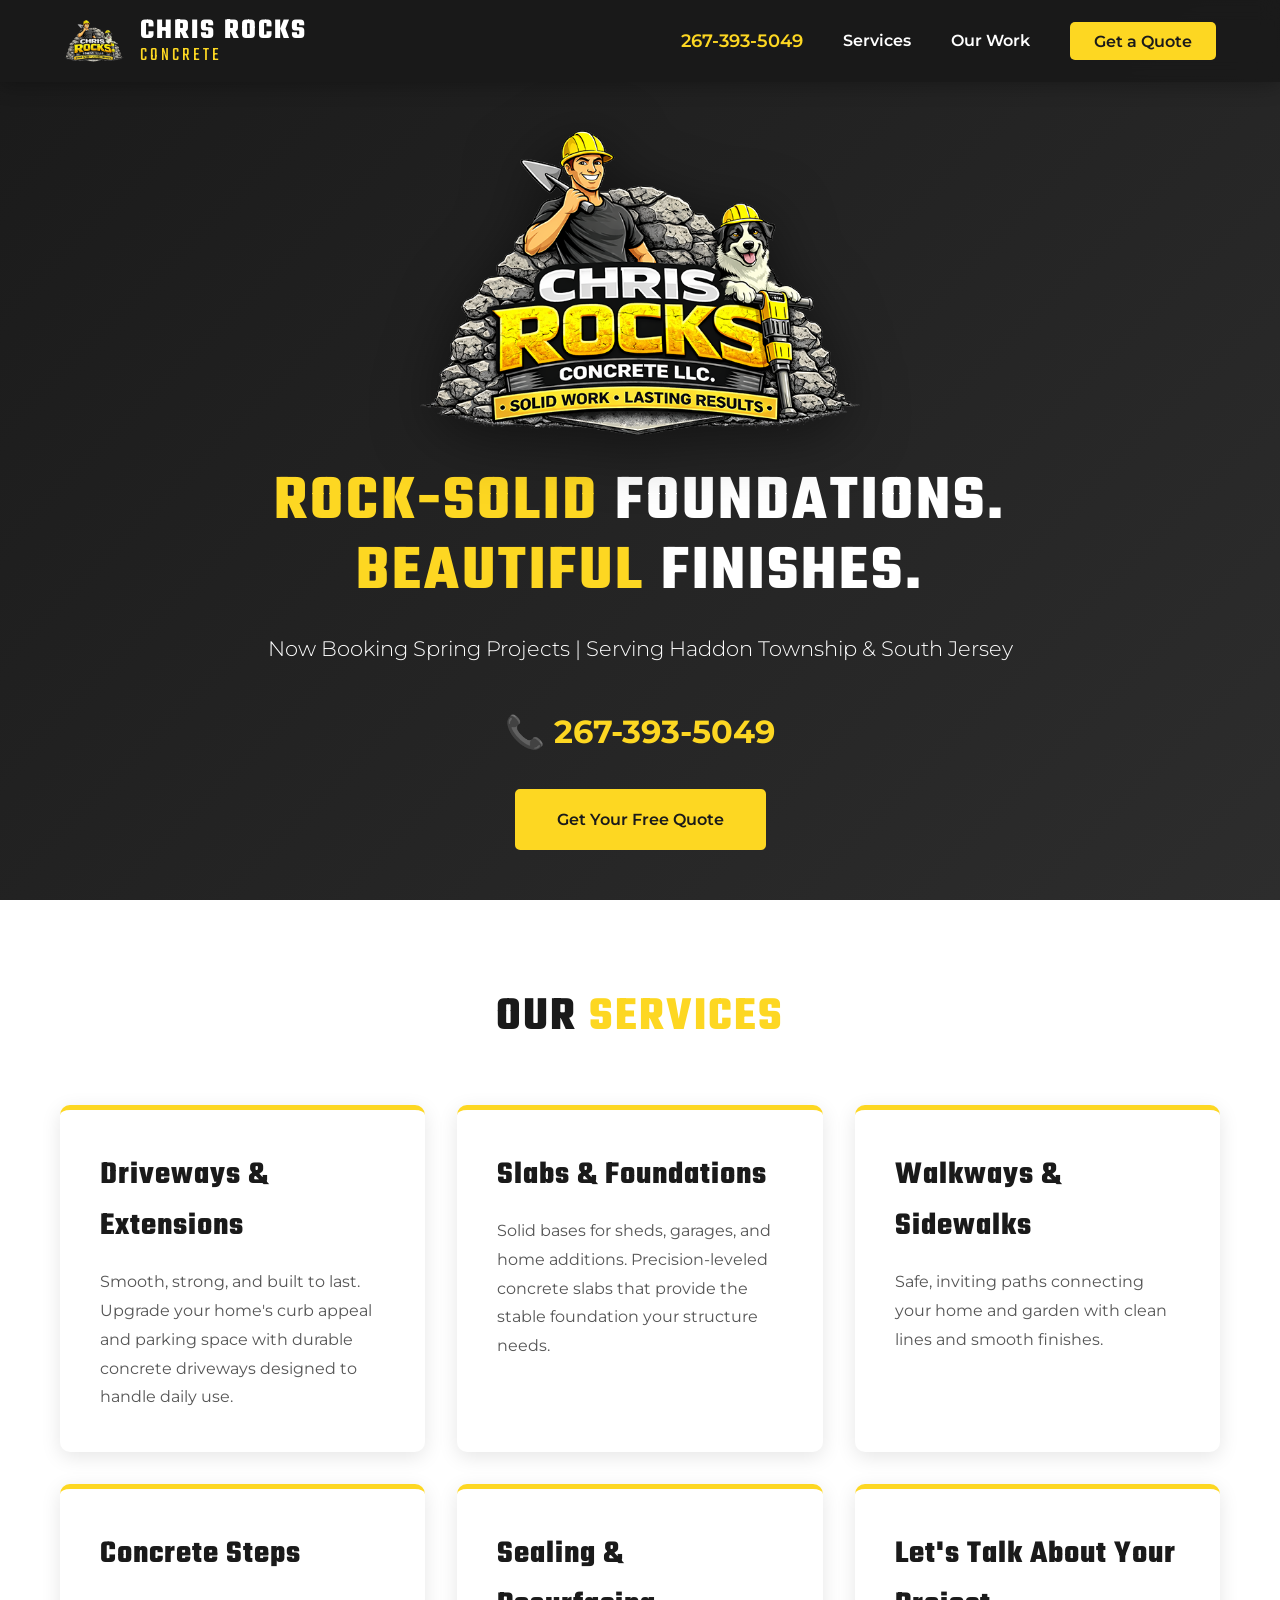
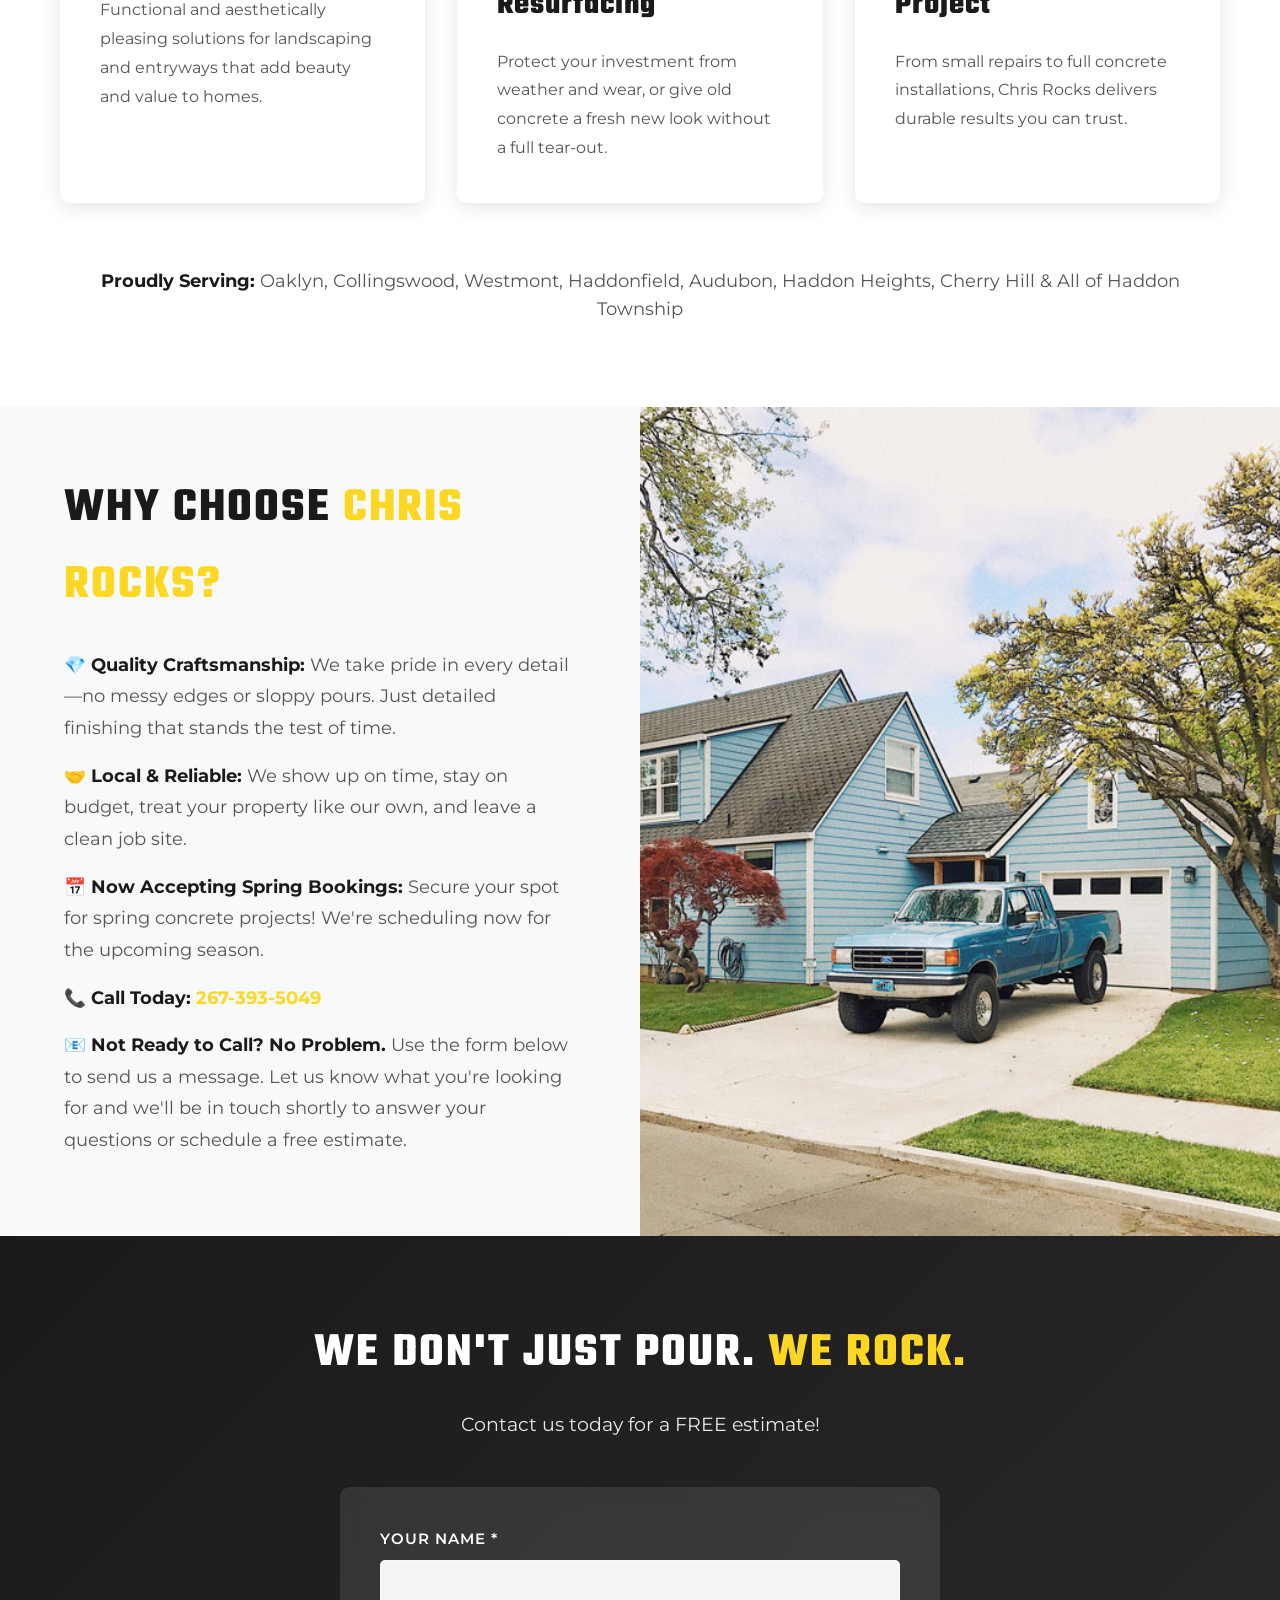
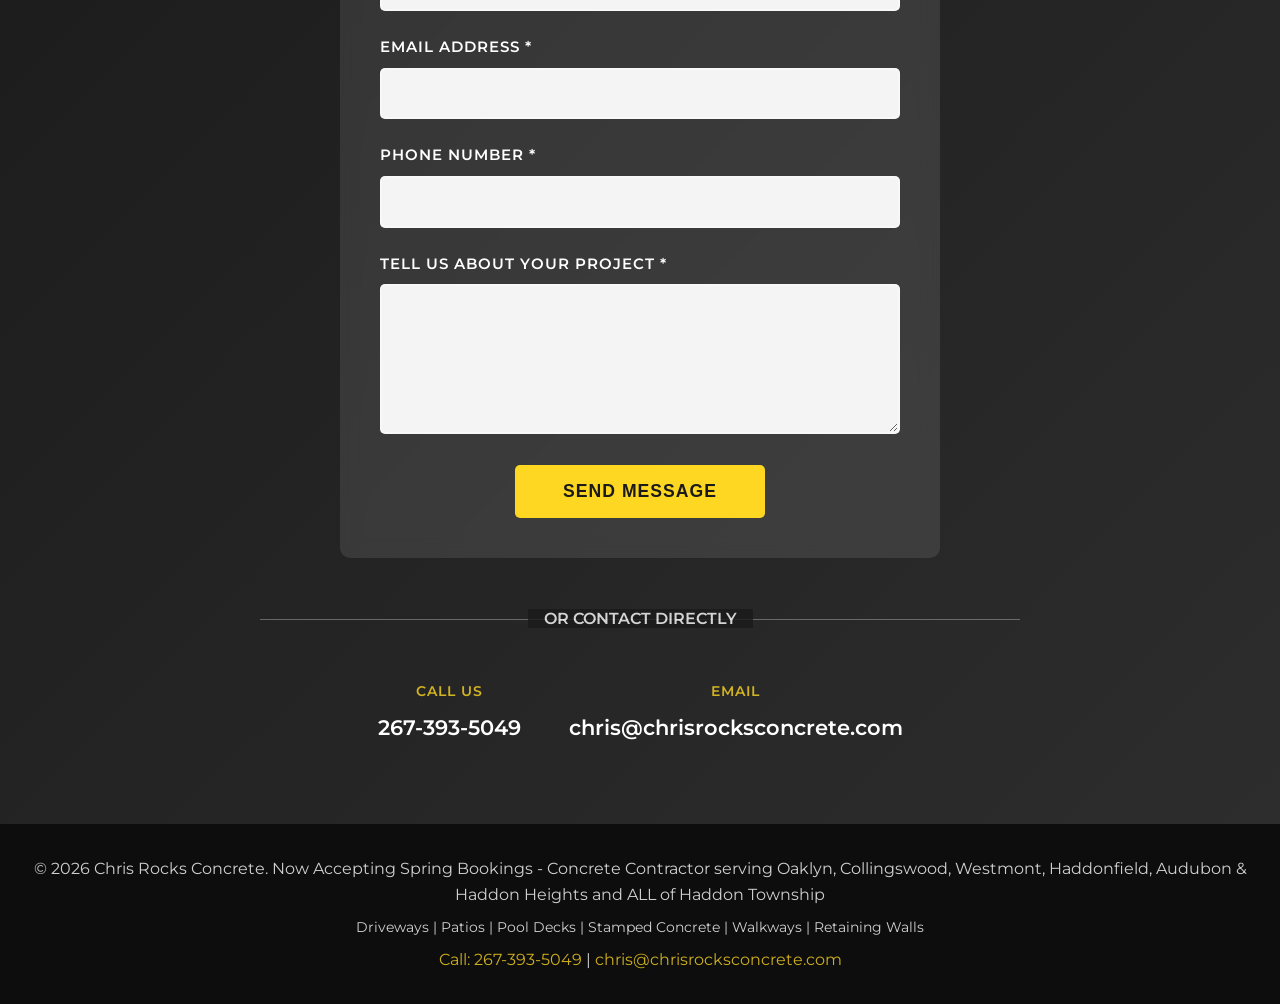
==== index.html @ 6fab090e "Add files via upload" ====
<!DOCTYPE html>
<html lang="en">
<head>
    <meta charset="UTF-8">
    <meta name="viewport" content="width=device-width, initial-scale=1.0">
    <meta name="description" content="Chris Rocks Concrete - Now Accepting Spring Bookings! Concrete contractor serving Haddon Township, Oaklyn, Collingswood, Westmont, Haddonfield, Audubon, Haddon Heights & Camden County NJ. Expert driveways, patios, pool decks, stamped concrete. Call 267-393-5049 for FREE estimates!">
    <meta name="keywords" content="concrete contractor Haddon Township NJ, concrete contractor Oaklyn, concrete contractor Collingswood, concrete contractor Westmont, concrete contractor Haddonfield, concrete contractor Audubon, concrete contractor Haddon Heights, concrete driveways Camden County, stamped concrete South Jersey, concrete patios, pool decks NJ, licensed concrete contractor, Chris Rocks Concrete">
    <meta name="author" content="Chris Rocks Concrete">
    <meta name="robots" content="index, follow">
    <meta name="geo.region" content="US-NJ">
    <meta name="geo.placename" content="Haddon Township">
    
    <!-- Open Graph / Facebook -->
    <meta property="og:type" content="website">
    <meta property="og:url" content="https://chrisrocksconcrete.com/">
    <meta property="og:title" content="Chris Rocks Concrete | Spring Bookings - Haddon Township, Oaklyn, Collingswood NJ">
    <meta property="og:description" content="Professional concrete services in Haddon Township & South Jersey. Now accepting spring bookings! Call 267-393-5049 for FREE estimates!">
    <meta property="og:image" content="https://chrisrocksconcrete.com/ChrisRocksConcrete.png">
    
    <!-- Twitter -->
    <meta property="twitter:card" content="summary_large_image">
    <meta property="twitter:url" content="https://chrisrocksconcrete.com/">
    <meta property="twitter:title" content="Chris Rocks Concrete | Spring Bookings - Haddon Township, Oaklyn, Collingswood NJ">
    <meta property="twitter:description" content="Professional concrete services in Haddon Township & South Jersey. Now accepting spring bookings! Call 267-393-5049 for FREE estimates!">
    <meta property="twitter:image" content="https://chrisrocksconcrete.com/ChrisRocksConcrete.png">
    
    <!-- Local Business Schema -->
    <script type="application/ld+json">
    {
      "@context": "https://schema.org",
      "@type": "LocalBusiness",
      "name": "Chris Rocks Concrete",
      "image": "https://chrisrocksconcrete.com/ChrisRocksConcrete.png",
      "description": "Professional concrete contractor serving Haddon Township, Oaklyn, Collingswood, Westmont, Haddonfield, Audubon, Haddon Heights and Camden County NJ. Specializing in driveways, patios, pool decks, stamped concrete, and decorative concrete work.",
      "address": {
        "@type": "PostalAddress",
        "addressLocality": "Haddon Township",
        "addressRegion": "NJ",
        "postalCode": "08108",
        "addressCountry": "US"
      },
      "geo": {
        "@type": "GeoCoordinates",
        "latitude": 39.9123,
        "longitude": -75.0635
      },
      "url": "https://chrisrocksconcrete.com",
      "telephone": "+1-267-393-5049",
      "email": "chris@chrisrocksconcrete.com",
      "priceRange": "$$",
      "areaServed": [
        {
          "@type": "City",
          "name": "Haddon Township"
        },
        {
          "@type": "City",
          "name": "Oaklyn"
        },
        {
          "@type": "City",
          "name": "Collingswood"
        },
        {
          "@type": "City",
          "name": "Westmont"
        },
        {
          "@type": "City",
          "name": "Haddonfield"
        },
        {
          "@type": "City",
          "name": "Cherry Hill"
        },
        {
          "@type": "City",
          "name": "Audubon"
        },
        {
          "@type": "City",
          "name": "Haddon Heights"
        },
        {
          "@type": "City",
          "name": "Camden County"
        }
      ],
      "openingHours": "Mo-Fr 07:00-18:00, Sa 08:00-16:00",
      "hasOfferCatalog": {
        "@type": "OfferCatalog",
        "name": "Concrete Services",
        "itemListElement": [
          {
            "@type": "Offer",
            "itemOffered": {
              "@type": "Service",
              "name": "Concrete Driveways",
              "description": "Durable concrete driveways and extensions"
            }
          },
          {
            "@type": "Offer",
            "itemOffered": {
              "@type": "Service",
              "name": "Stamped Concrete",
              "description": "Decorative stamped and textured concrete finishes"
            }
          },
          {
            "@type": "Offer",
            "itemOffered": {
              "@type": "Service",
              "name": "Concrete Patios",
              "description": "Custom concrete patios and outdoor living spaces"
            }
          },
          {
            "@type": "Offer",
            "itemOffered": {
              "@type": "Service",
              "name": "Pool Decks",
              "description": "Non-slip concrete pool decks"
            }
          }
        ]
      }
    }
    </script>
    
    <title>Chris Rocks Concrete | Now Accepting Spring Bookings - Haddon Township, Oaklyn, Collingswood, Westmont NJ | 267-393-5049</title>
    <link rel="canonical" href="https://chrisrocksconcrete.com/">
    <link rel="icon" type="image/png" href="favicon.png">
    <link rel="apple-touch-icon" href="favicon.png">
    <link rel="preconnect" href="https://fonts.googleapis.com">
    <link rel="preconnect" href="https://fonts.gstatic.com" crossorigin>
    <link href="https://fonts.googleapis.com/css2?family=Teko:wght@400;600;700&family=Montserrat:wght@300;600;800&display=swap" rel="stylesheet">
    <style>
        * {
            margin: 0;
            padding: 0;
            box-sizing: border-box;
        }

        body {
            font-family: 'Montserrat', sans-serif;
            line-height: 1.6;
            color: #333;
            overflow-x: hidden;
        }

        .container {
            max-width: 1200px;
            margin: 0 auto;
            padding: 0 20px;
        }

        nav {
            position: fixed;
            top: 0;
            width: 100%;
            background: rgba(26, 26, 26, 0.95);
            backdrop-filter: blur(10px);
            box-shadow: 0 2px 20px rgba(0,0,0,0.3);
            z-index: 1000;
            padding: 1rem 5%;
            display: flex;
            justify-content: space-between;
            align-items: center;
        }

        .menu-toggle {
            display: none;
            flex-direction: column;
            cursor: pointer;
            padding: 5px;
        }

        .menu-toggle span {
            width: 25px;
            height: 3px;
            background: #fff;
            margin: 3px 0;
            transition: 0.3s;
            border-radius: 3px;
        }

        .menu-toggle.active span:nth-child(1) {
            transform: rotate(45deg) translate(7px, 7px);
        }

        .menu-toggle.active span:nth-child(2) {
            opacity: 0;
        }

        .menu-toggle.active span:nth-child(3) {
            transform: rotate(-45deg) translate(7px, -7px);
        }

        .logo-container {
            display: flex;
            align-items: center;
            gap: 1rem;
        }

        .logo-img {
            height: 50px;
            width: auto;
        }

        .logo-text {
            display: flex;
            flex-direction: column;
            line-height: 1;
        }

        .logo-main {
            font-family: 'Teko', sans-serif;
            font-size: 1.8rem;
            font-weight: 700;
            color: #fff;
            letter-spacing: 2px;
        }

        .logo-sub {
            font-family: 'Teko', sans-serif;
            font-size: 1.2rem;
            font-weight: 400;
            color: #fdd722;
            letter-spacing: 3px;
        }

        .nav-links {
            display: flex;
            list-style: none;
            gap: 2.5rem;
            align-items: center;
        }

        .nav-links a {
            text-decoration: none;
            color: #fff;
            font-weight: 600;
            transition: color 0.3s;
        }

        .nav-links a:hover {
            color: #fdd722;
        }

        .phone-nav {
            color: #fdd722 !important;
            font-size: 1.1rem;
            white-space: nowrap;
        }

        .btn-nav {
            background: #fdd722;
            color: #1a1a1a !important;
            padding: 0.6rem 1.5rem;
            border-radius: 5px;
            transition: background 0.3s, transform 0.2s;
        }

        .btn-nav:hover {
            background: #e5c20d;
            transform: translateY(-2px);
        }

        .hero {
            background: linear-gradient(135deg, #1a1a1a 0%, #2d2d2d 100%);
            min-height: 100vh;
            display: flex;
            align-items: center;
            justify-content: center;
            text-align: center;
            color: white;
            padding: 100px 20px 20px;
            position: relative;
            overflow: hidden;
        }

        .hero::before {
            content: '';
            position: absolute;
            top: 0;
            left: 0;
            right: 0;
            bottom: 0;
            background-image: url('https://images.unsplash.com/photo-1628624747278-224ee8fa1f0d?auto=format&fit=crop&w=1920&q=80');
            background-size: cover;
            background-position: center;
            opacity: 0.2;
            z-index: 0;
        }

        .hero-content {
            position: relative;
            z-index: 1;
            max-width: 900px;
        }

        .hero-logo {
            max-width: 440px;
            width: 100%;
            height: auto;
            margin: 0 auto 2rem;
            filter: drop-shadow(0 10px 30px rgba(0,0,0,0.5));
            display: block;
            animation: logoFloat 3s ease-in-out infinite;
        }

        @keyframes logoFloat {
            0%, 100% {
                transform: translateY(0);
            }
            50% {
                transform: translateY(-10px);
            }
        }

        .hero h1 {
            font-family: 'Teko', sans-serif;
            font-size: 4rem;
            font-weight: 700;
            margin-bottom: 1.5rem;
            line-height: 1.1;
            letter-spacing: 3px;
            text-transform: uppercase;
            animation: fadeInUp 1s ease-out;
        }

        @keyframes fadeInUp {
            from {
                opacity: 0;
                transform: translateY(30px);
            }
            to {
                opacity: 1;
                transform: translateY(0);
            }
        }

        .hero h1 .accent {
            color: #fdd722;
        }

        .hero p {
            font-size: 1.3rem;
            margin-bottom: 2.5rem;
            font-weight: 300;
            animation: fadeInUp 1.2s ease-out 0.3s backwards;
        }

        .hero-phone {
            font-size: 2rem;
            color: #fdd722;
            font-weight: 700;
            margin-bottom: 2rem;
            display: block;
            text-decoration: none;
            transition: color 0.3s;
            animation: fadeInUp 1.4s ease-out 0.5s backwards;
        }

        .hero-phone:hover {
            color: #fff;
        }

        .cta-group {
            display: flex;
            gap: 1rem;
            justify-content: center;
            flex-wrap: wrap;
            animation: fadeInUp 1.6s ease-out 0.7s backwards;
        }

        .btn-secondary {
            background: #fdd722;
            border: 2px solid #fdd722;
            color: #1a1a1a;
            padding: 1rem 2.5rem;
            text-decoration: none;
            border-radius: 5px;
            font-weight: 600;
            transition: all 0.3s;
            display: inline-block;
        }

        .btn-secondary:hover {
            background: transparent;
            color: #fdd722;
            transform: translateY(-2px);
        }

        .section-pad {
            padding: 5rem 0;
        }

        .section-title {
            text-align: center;
            font-family: 'Teko', sans-serif;
            font-size: 3rem;
            font-weight: 700;
            margin-bottom: 3rem;
            color: #1a1a1a;
            letter-spacing: 2px;
            text-transform: uppercase;
        }

        .section-title .accent {
            color: #fdd722;
        }

        .service-areas {
            text-align: center;
            margin-top: 4rem;
            margin-bottom: .25rem;
            font-size: 1.1rem;
            color: #555;
        }

        .service-areas strong {
            color: #1a1a1a;
        }

        .services-grid {
            display: grid;
            grid-template-columns: repeat(auto-fit, minmax(280px, 1fr));
            gap: 2rem;
            margin-top: 3rem;
        }

        .service-card {
            background: white;
            padding: 2.5rem;
            border-radius: 10px;
            box-shadow: 0 5px 20px rgba(0,0,0,0.1);
            transition: transform 0.3s, box-shadow 0.3s;
            border-top: 5px solid #fdd722;
            position: relative;
            overflow: hidden;
        }

        .service-card::before {
            content: '';
            position: absolute;
            top: 0;
            left: -100%;
            width: 100%;
            height: 100%;
            background: linear-gradient(90deg, transparent, rgba(253,215,34,0.15), transparent);
            transition: left 0.5s;
        }

        .service-card:hover::before {
            left: 100%;
        }

        .service-card:hover {
            transform: translateY(-10px);
            box-shadow: 0 10px 30px rgba(253,215,34,0.25);
        }

        .service-card h3 {
            font-family: 'Teko', sans-serif;
            font-size: 2rem;
            margin-bottom: 1rem;
            color: #1a1a1a;
            font-weight: 700;
            letter-spacing: 1px;
        }

        .service-card p {
            color: #555;
            line-height: 1.8;
        }

        .work-section {
            display: grid;
            grid-template-columns: 1fr 1fr;
            min-height: 500px;
            background: #f8f9fa;
        }

        .work-text {
            padding: 4rem;
            display: flex;
            flex-direction: column;
            justify-content: center;
        }

        .work-text h2 {
            font-family: 'Teko', sans-serif;
            font-size: 3rem;
            margin-bottom: 1.5rem;
            color: #1a1a1a;
            font-weight: 700;
            letter-spacing: 2px;
            text-transform: uppercase;
        }

        .work-text h2 .accent {
            color: #fdd722;
        }

        .work-text p {
            font-size: 1.1rem;
            color: #555;
            line-height: 1.8;
            margin-bottom: 1rem;
        }

        .work-text p strong {
            color: #1a1a1a;
        }

        .work-text a {
            color: #fdd722;
            text-decoration: none;
            font-weight: 700;
        }

        .work-text a:hover {
            text-decoration: underline;
        }

        .work-image {
            position: relative;
            overflow: hidden;
        }

        .work-image img {
            width: 100%;
            height: 100%;
            object-fit: cover;
            transition: transform 0.5s;
        }

        .work-image:hover img {
            transform: scale(1.05);
        }

        .contact-bg {
            background: linear-gradient(135deg, #1a1a1a 0%, #2d2d2d 100%);
            color: white;
            position: relative;
            overflow: hidden;
        }

        .contact-bg::before {
            content: '';
            position: absolute;
            top: 0;
            left: 0;
            right: 0;
            bottom: 0;
            background-image: url('https://images.unsplash.com/photo-1628624747278-224ee8fa1f0d?auto=format&fit=crop&w=1920&q=80');
            background-size: cover;
            background-position: center;
            opacity: 0.1;
        }

        .contact-container {
            text-align: center;
            max-width: 800px;
            position: relative;
            z-index: 1;
        }

        .contact-container h2 {
            font-family: 'Teko', sans-serif;
            font-size: 3rem;
            margin-bottom: 1rem;
            font-weight: 700;
            letter-spacing: 2px;
            text-transform: uppercase;
        }

        .contact-container h2 .accent {
            color: #fdd722;
        }

        .contact-container > p {
            font-size: 1.2rem;
            margin-bottom: 3rem;
            opacity: 0.9;
        }

        .contact-form {
            max-width: 600px;
            margin: 0 auto 3rem;
            background: rgba(255, 255, 255, 0.1);
            padding: 2.5rem;
            border-radius: 10px;
            backdrop-filter: blur(10px);
        }

        .form-group {
            margin-bottom: 1.5rem;
            text-align: left;
        }

        .form-group label {
            display: block;
            margin-bottom: 0.5rem;
            font-weight: 600;
            color: #fff;
            font-size: 0.95rem;
            text-transform: uppercase;
            letter-spacing: 1px;
        }

        .form-group input,
        .form-group textarea {
            width: 100%;
            padding: 0.9rem;
            border: 2px solid rgba(255, 255, 255, 0.3);
            border-radius: 5px;
            font-size: 1rem;
            font-family: 'Montserrat', sans-serif;
            background: rgba(255, 255, 255, 0.95);
            transition: border-color 0.3s;
        }

        .form-group input:focus,
        .form-group textarea:focus {
            outline: none;
            border-color: #fdd722;
        }

        .form-group textarea {
            min-height: 150px;
            resize: vertical;
        }

        .btn-submit {
            background: #fdd722;
            color: #1a1a1a;
            padding: 1rem 3rem;
            border: none;
            border-radius: 5px;
            font-size: 1.1rem;
            font-weight: 600;
            cursor: pointer;
            transition: all 0.3s;
            text-transform: uppercase;
            letter-spacing: 1px;
        }

        .btn-submit:hover {
            background: #e5c20d;
            transform: translateY(-2px);
            box-shadow: 0 5px 20px rgba(253,215,34,0.4);
        }

        .contact-divider {
            margin: 3rem 0;
            text-align: center;
            position: relative;
        }

        .contact-divider::before {
            content: '';
            position: absolute;
            left: 0;
            right: 0;
            top: 50%;
            height: 1px;
            background: rgba(255, 255, 255, 0.3);
        }

        .contact-divider span {
            background: #1a1a1a;
            padding: 0 1rem;
            position: relative;
            font-weight: 600;
            opacity: 0.8;
        }

        .contact-methods {
            display: flex;
            justify-content: center;
            gap: 3rem;
            flex-wrap: wrap;
            margin-top: 2rem;
        }

        .method {
            display: flex;
            flex-direction: column;
            gap: 0.5rem;
        }

        .label {
            font-size: 0.9rem;
            opacity: 0.8;
            text-transform: uppercase;
            letter-spacing: 1px;
            font-weight: 600;
            color: #fdd722;
        }

        .link-large {
            font-size: 1.3rem;
            color: white;
            text-decoration: none;
            font-weight: 600;
            transition: color 0.3s;
        }

        .link-large:hover {
            color: #fdd722;
        }

        footer {
            background: #0d0d0d;
            color: white;
            text-align: center;
            padding: 2rem;
        }

        footer p {
            opacity: 0.8;
        }

        footer a {
            color: #fdd722;
            text-decoration: none;
        }

        footer a:hover {
            text-decoration: underline;
        }

        @media (max-width: 968px) {
            .work-section {
                grid-template-columns: 1fr;
            }
            
            .work-text {
                padding: 3rem 2rem;
            }
            
            .work-image {
                min-height: 300px;
            }

            .nav-links .phone-nav {
                display: none;
            }
        }

        @media (max-width: 768px) {
            .menu-toggle {
                display: flex;
            }

            .nav-links {
                position: fixed;
                left: -100%;
                top: 70px;
                flex-direction: column;
                background-color: rgba(26, 26, 26, 0.98);
                width: 100%;
                text-align: center;
                transition: 0.3s;
                box-shadow: 0 10px 27px rgba(0,0,0,0.3);
                padding: 2rem 0;
            }

            .nav-links.active {
                left: 0;
            }

            .nav-links li {
                margin: 1rem 0;
            }

            .nav-links .phone-nav {
                display: block;
            }
            
            .hero h1 {
                font-size: 2.5rem;
            }
            
            .hero p {
                font-size: 1.1rem;
            }

            .hero-phone {
                font-size: 1.5rem;
            }
            
            .section-title {
                font-size: 2.5rem;
            }
            
            .services-grid {
                grid-template-columns: 1fr;
            }

            .hero-logo {
                max-width: 280px;
                width: 90%;
            }

            .logo-img {
                height: 40px;
            }

            .logo-main {
                font-size: 1.4rem;
            }

            .logo-sub {
                font-size: 0.9rem;
            }
        }

        @media (max-width: 480px) {
            nav {
                padding: 0.8rem 4%;
            }
            
            .hero h1 {
                font-size: 2rem;
            }

            .hero-phone {
                font-size: 1.3rem;
            }
            
            .work-text {
                padding: 2rem 1.5rem;
            }
            
            .contact-methods {
                flex-direction: column;
                gap: 2rem;
            }

            .logo-img {
                height: 35px;
            }

            .logo-main {
                font-size: 1.2rem;
            }

            .logo-sub {
                font-size: 0.8rem;
                letter-spacing: 2px;
            }

            .hero-logo {
                max-width: 240px;
                width: 85%;
            }

            .section-title {
                font-size: 2rem;
            }

            .work-text h2 {
                font-size: 2rem;
            }
        }
    </style>
</head>
<body>
    <nav>
        <div class="logo-container">
            <img src="CRC.png" alt="Chris Rocks Concrete Logo" class="logo-img">
            <div class="logo-text">
                <div class="logo-main">CHRIS ROCKS</div>
                <div class="logo-sub">CONCRETE</div>
            </div>
        </div>
        <div class="menu-toggle" id="mobile-menu">
            <span></span>
            <span></span>
            <span></span>
        </div>
        <ul class="nav-links" id="nav-links">
            <li><a href="tel:2673935049" class="phone-nav">267-393-5049</a></li>
            <li><a href="#services">Services</a></li>
            <li><a href="#work">Our Work</a></li>
            <li><a href="#contact" class="btn-nav">Get a Quote</a></li>
        </ul>
    </nav>
    <header class="hero">
        <div class="hero-content">
            <img src="ChrisRocksConcrete.png" alt="Chris Rocks Concrete - Licensed Concrete Contractor Haddon Township NJ" class="hero-logo">
            <h1><span class="accent">Rock-Solid</span> Foundations.<br><span class="accent">Beautiful</span> Finishes.</h1>
            <p>Now Booking Spring Projects | Serving Haddon Township &amp; South Jersey</p>
            <a href="tel:2673935049" class="hero-phone">📞 267-393-5049</a>
            <div class="cta-group">
                <a href="#contact" class="btn-secondary">Get Your Free Quote</a>
            </div>
        </div>
    </header>
    <section id="services" class="section-pad">
        <div class="container">
            <h2 class="section-title">Our <span class="accent">Services</span></h2>
            
            <div class="services-grid">
                <div class="service-card">
                    <h3>Driveways &amp; Extensions</h3>
                    <p>Smooth, strong, and built to last. Upgrade your home's curb appeal and parking space with durable concrete driveways designed to handle daily use.</p>
                </div>
                <div class="service-card">
                    <h3>Slabs &amp; Foundations</h3>
                    <p>Solid bases for sheds, garages, and home additions. Precision-leveled concrete slabs that provide the stable foundation your structure needs.</p>
                </div>
                <div class="service-card">
                    <h3>Walkways &amp; Sidewalks</h3>
                    <p>Safe, inviting paths connecting your home and garden with clean lines and smooth finishes. </p>
                </div>
                <div class="service-card">
                    <h3>Concrete Steps</h3>
                    <p>Functional and aesthetically pleasing solutions for landscaping and entryways that add beauty and value to homes.</p>
                </div>
                <div class="service-card">
                    <h3>Sealing &amp; Resurfacing</h3>
                    <p>Protect your investment from weather and wear, or give old concrete a fresh new look without a full tear-out.</p>
                </div>
				
                <div class="service-card">
                    <h3>Let's Talk About Your Project</h3>
                    <p>From small repairs to full concrete installations, Chris Rocks delivers durable results you can trust.</p>
                </div>
            </div>
			<div class="service-areas">
                <strong>Proudly Serving:</strong> Oaklyn, Collingswood, Westmont, Haddonfield, Audubon, Haddon Heights, Cherry Hill &amp; All of Haddon Township
            </div>
        </div>
    </section>
    <section id="work" class="work-section">
        <div class="work-text">
            <h2>Why Choose <span class="accent">Chris Rocks?</span></h2>
          <p><strong>💎 Quality Craftsmanship:</strong> We take pride in every detail—no messy edges or sloppy pours. Just detailed finishing that stands the test of time.</p>
          <p><strong>🤝 Local &amp; Reliable:</strong> We show up on time, stay on budget, treat your property like our own, and leave a clean job site.</p>
			<p><strong>📅 Now Accepting Spring Bookings:</strong> Secure your spot for spring concrete projects! We're scheduling now for the upcoming season.</p>
          <p><strong>📞 Call Today:</strong> <a href="tel:2673935049">267-393-5049</a></p>
		<p><strong>📧 Not Ready to Call? No Problem.</strong> Use the form below to send us a message. Let us know what you're looking for and we'll be in touch shortly to answer your questions or schedule a free estimate.</p>	
        </div>
        <div class="work-image">
            <img src="driveway.jpg" alt="Concrete driveway work by Chris Rocks Concrete">
        </div>
    </section>
    <section id="contact" class="section-pad contact-bg">
        <div class="container contact-container">
            <h2>We Don't Just Pour. <span class="accent">We rock.</span></h2>
            <p>Contact us today for a FREE estimate!</p>
            
            <form class="contact-form" action="https://formspree.io/f/xjgknarq" method="POST">
                <div class="form-group">
                    <label for="name">Your Name *</label>
                    <input type="text" id="name" name="name" required>
                </div>
                
                <div class="form-group">
                    <label for="email">Email Address *</label>
                    <input type="email" id="email" name="email" required>
                </div>
                
                <div class="form-group">
                    <label for="phone">Phone Number *</label>
                    <input type="tel" id="phone" name="phone" required>
                </div>
                
                <div class="form-group">
                    <label for="message">Tell us about your project *</label>
                    <textarea id="message" name="message" required></textarea>
                </div>
                
                <button type="submit" class="btn-submit">Send Message</button>
            </form>

            <div class="contact-divider">
                <span>OR CONTACT DIRECTLY</span>
            </div>
            
            <div class="contact-methods">
                <div class="method">
                    <span class="label">Call Us</span>
                    <a href="tel:2673935049" class="link-large">267-393-5049</a>
                </div>
                <div class="method">
                    <span class="label">Email</span>
                    <a href="mailto:chris@chrisrocksconcrete.com" class="link-large">chris@chrisrocksconcrete.com</a>
                </div>
            </div>
        </div>
    </section>
    <footer>
        <p>&copy; 2026 Chris Rocks Concrete. Now Accepting Spring Bookings - Concrete Contractor serving Oaklyn, Collingswood, Westmont, Haddonfield, Audubon &amp; Haddon Heights and ALL of Haddon Township</p>
        <p style="margin-top: 0.5rem; font-size: 0.9rem;">Driveways | Patios | Pool Decks | Stamped Concrete | Walkways | Retaining Walls</p>
        <p style="margin-top: 0.5rem;"><a href="tel:2673935049">Call: 267-393-5049</a> | <a href="mailto:chris@chrisrocksconcrete.com">chris@chrisrocksconcrete.com</a></p>
    </footer>
    <script>
        // Mobile menu toggle
        const mobileMenu = document.getElementById('mobile-menu');
        const navLinks = document.getElementById('nav-links');

        mobileMenu.addEventListener('click', function() {
            mobileMenu.classList.toggle('active');
            navLinks.classList.toggle('active');
        });

        // Close mobile menu when a link is clicked
        document.querySelectorAll('.nav-links a').forEach(link => {
            link.addEventListener('click', function() {
                mobileMenu.classList.remove('active');
                navLinks.classList.remove('active');
            });
        });

        // Smooth scrolling
        document.querySelectorAll('a[href^="#"]').forEach(anchor => {
            anchor.addEventListener('click', function (e) {
                e.preventDefault();
                document.querySelector(this.getAttribute('href')).scrollIntoView({
                    behavior: 'smooth'
                });
            });
        });
    </script>
</body>
</html>
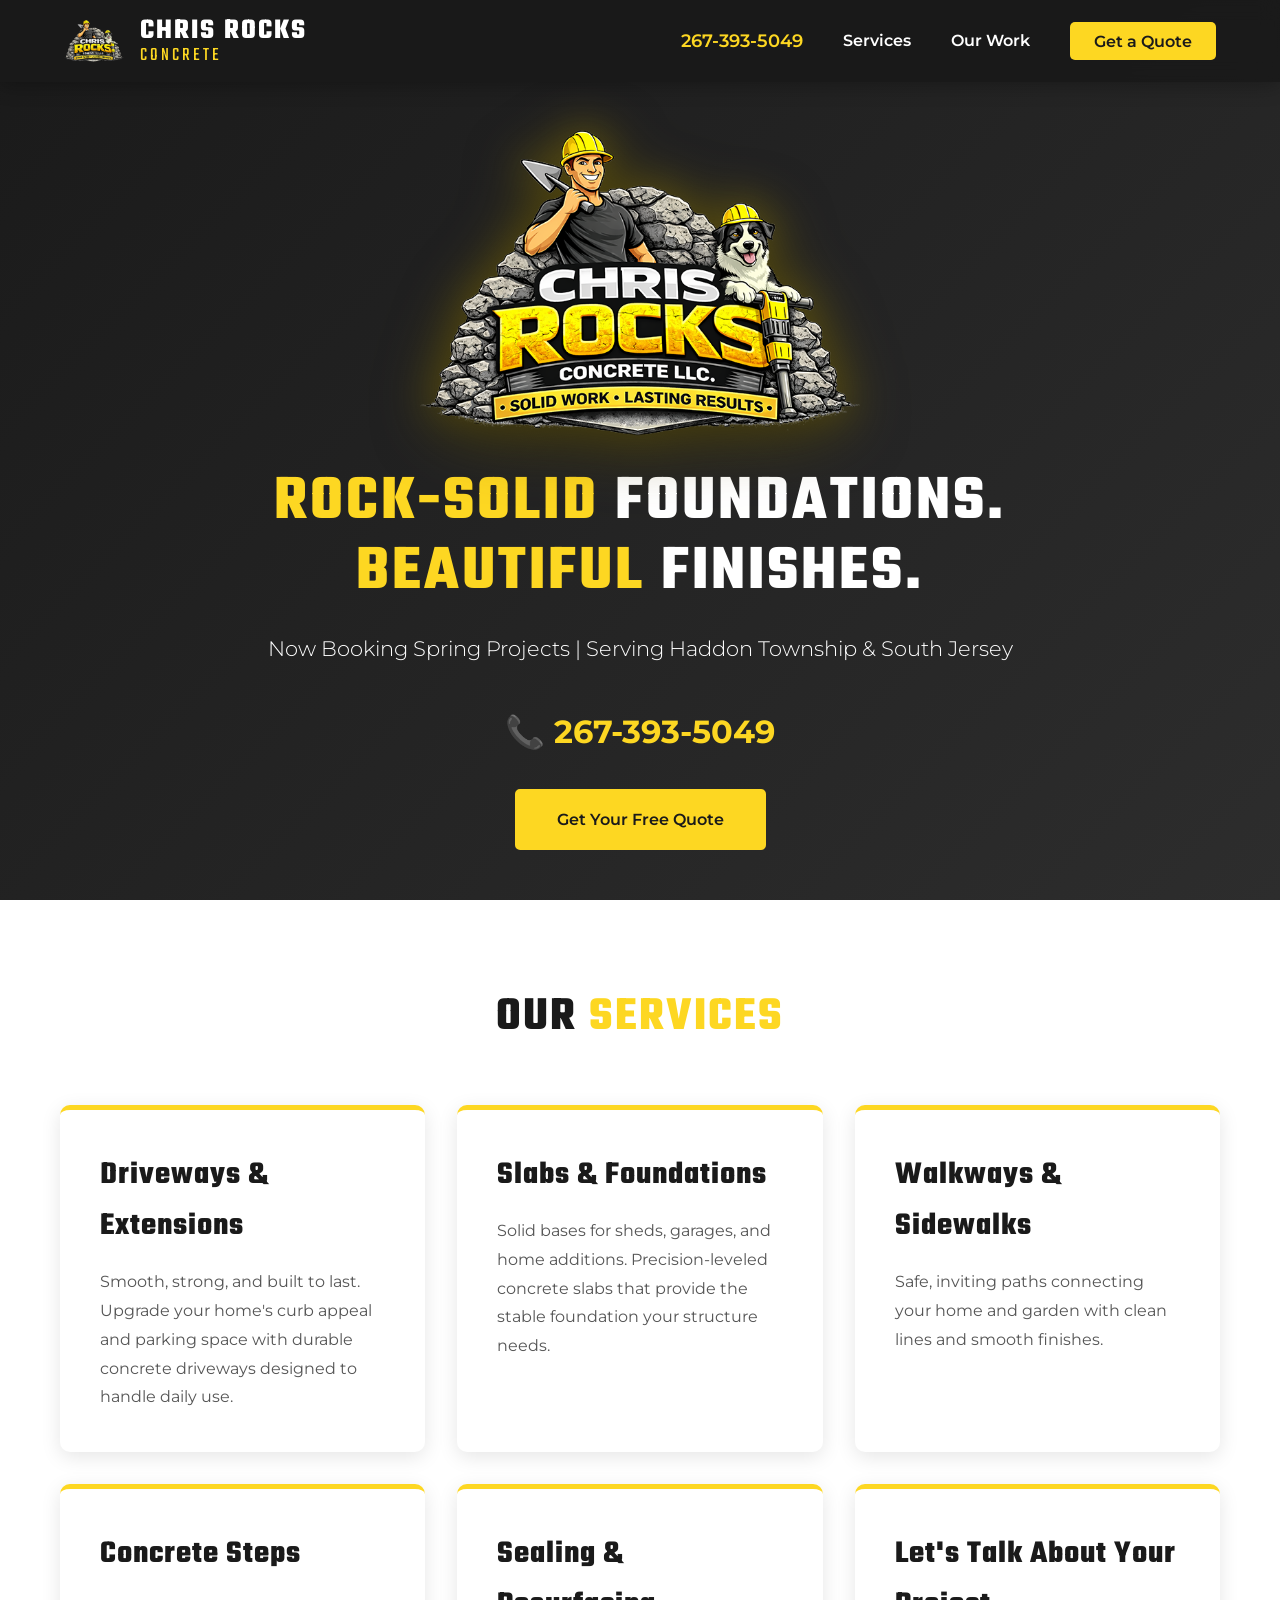
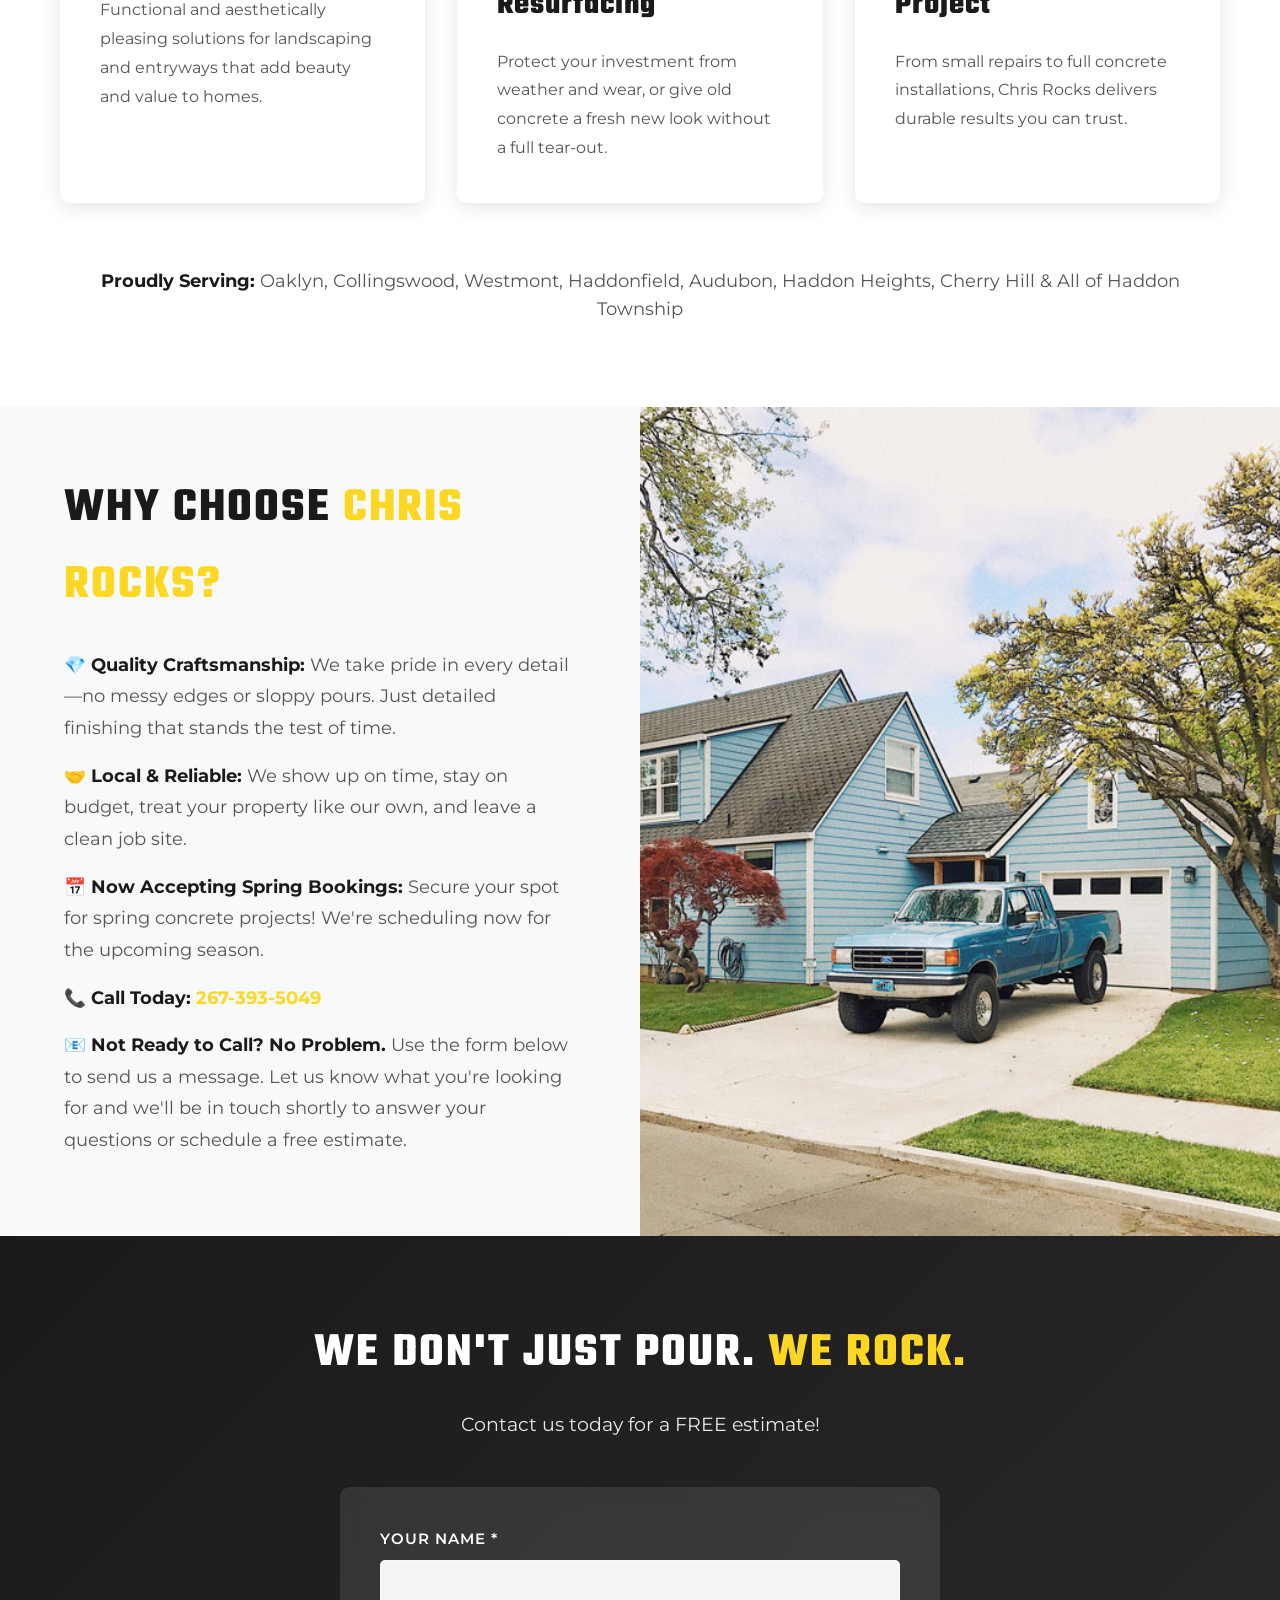
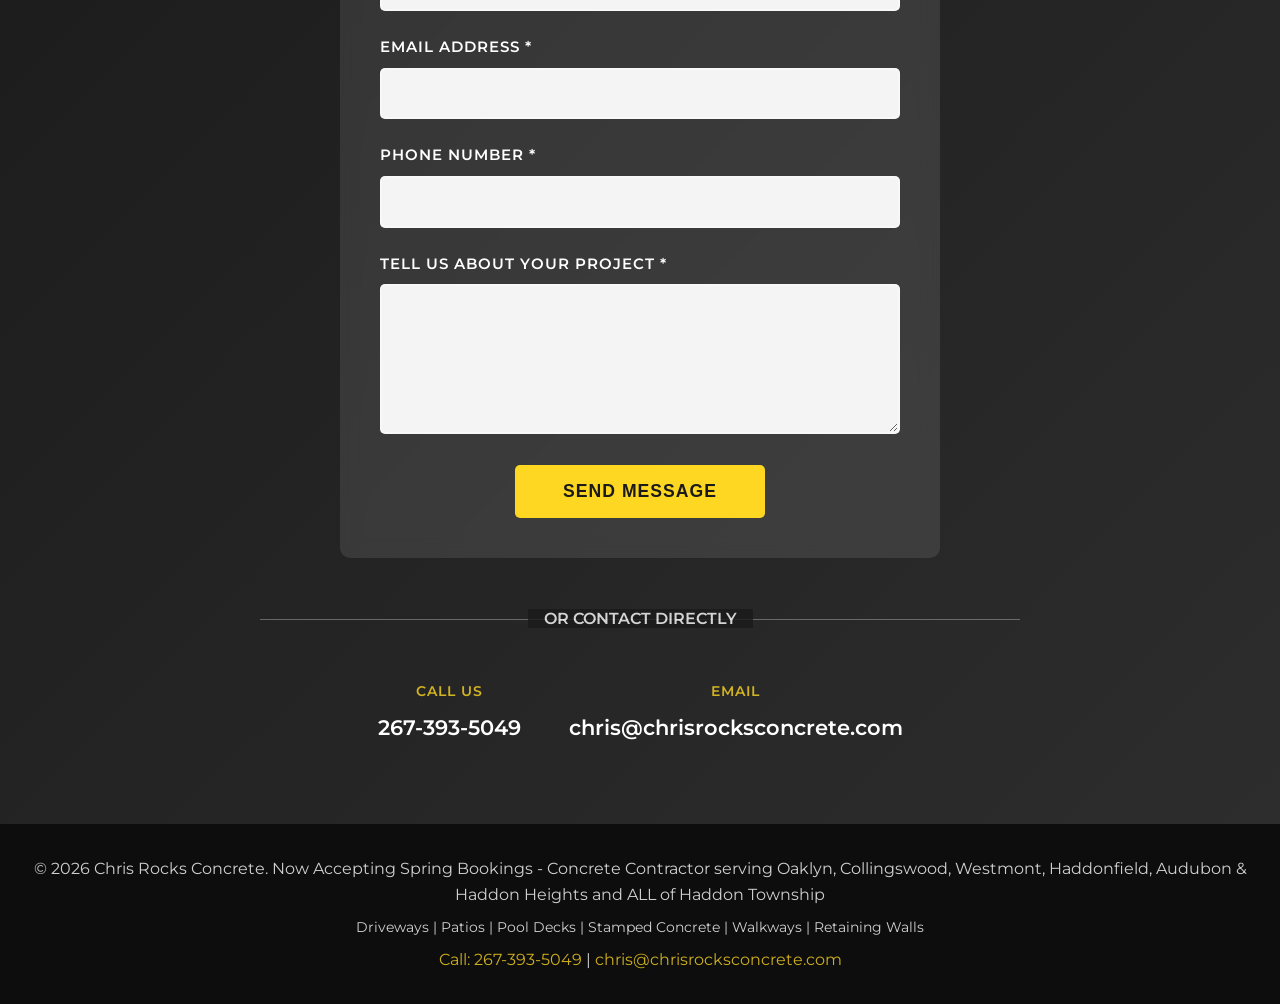
==== commit 0048da24: "Add files via upload" ====
--- a/index.html
+++ b/index.html
@@ -300,24 +300,39 @@
             max-width: 900px;
         }
 
-        .hero-logo {
-            max-width: 440px;
-            width: 100%;
-            height: auto;
-            margin: 0 auto 2rem;
-            filter: drop-shadow(0 10px 30px rgba(0,0,0,0.5));
-            display: block;
-            animation: logoFloat 3s ease-in-out infinite;
-        }
-
-        @keyframes logoFloat {
-            0%, 100% {
-                transform: translateY(0);
-            }
-            50% {
-                transform: translateY(-10px);
-            }
-        }
+       .hero-logo {
+    max-width: 440px;
+    width: 100%;
+    height: auto;
+    margin: 0 auto 2rem;
+    display: block;
+    filter: drop-shadow(0 10px 30px rgba(0,0,0,0.5))
+            drop-shadow(0 0 20px rgba(255, 215, 0, 0.4));
+    animation: logoZoom 6s ease-in-out infinite, logoGlow 4s ease-in-out infinite alternate;
+}
+
+@keyframes logoZoom {
+    0%, 100% {
+        transform: scale(1);
+    }
+    50% {
+        transform: scale(1.08);
+    }
+}
+
+@keyframes logoGlow {
+    0% {
+        filter: drop-shadow(0 10px 30px rgba(0,0,0,0.5))
+                drop-shadow(0 0 20px rgba(255, 215, 0, 0.4))
+                drop-shadow(0 0 40px rgba(255, 215, 0, 0.2));
+    }
+    100% {
+        filter: drop-shadow(0 10px 30px rgba(0,0,0,0.5))
+                drop-shadow(0 0 30px rgba(255, 215, 0, 0.7))
+                drop-shadow(0 0 60px rgba(255, 215, 0, 0.5))
+                drop-shadow(0 0 80px rgba(255, 215, 0, 0.3));
+    }
+}
 
         .hero h1 {
             font-family: 'Teko', sans-serif;
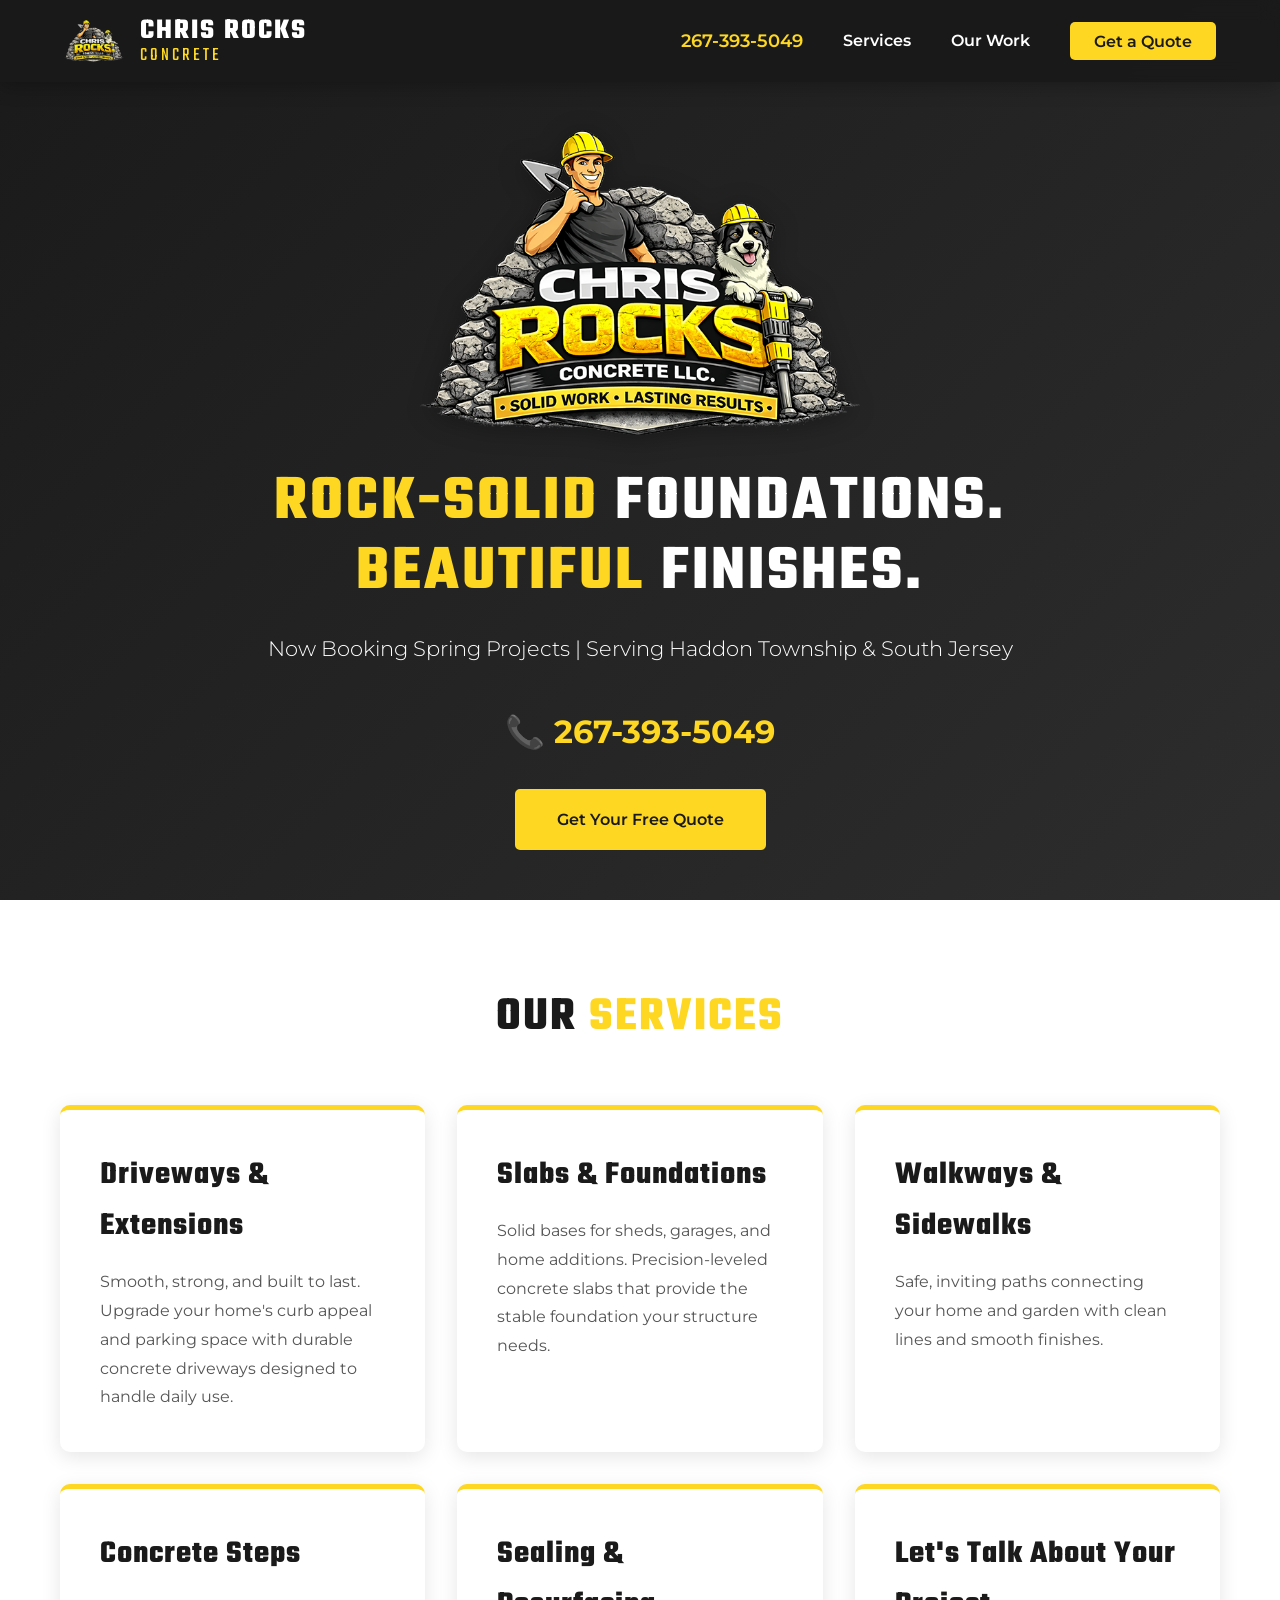
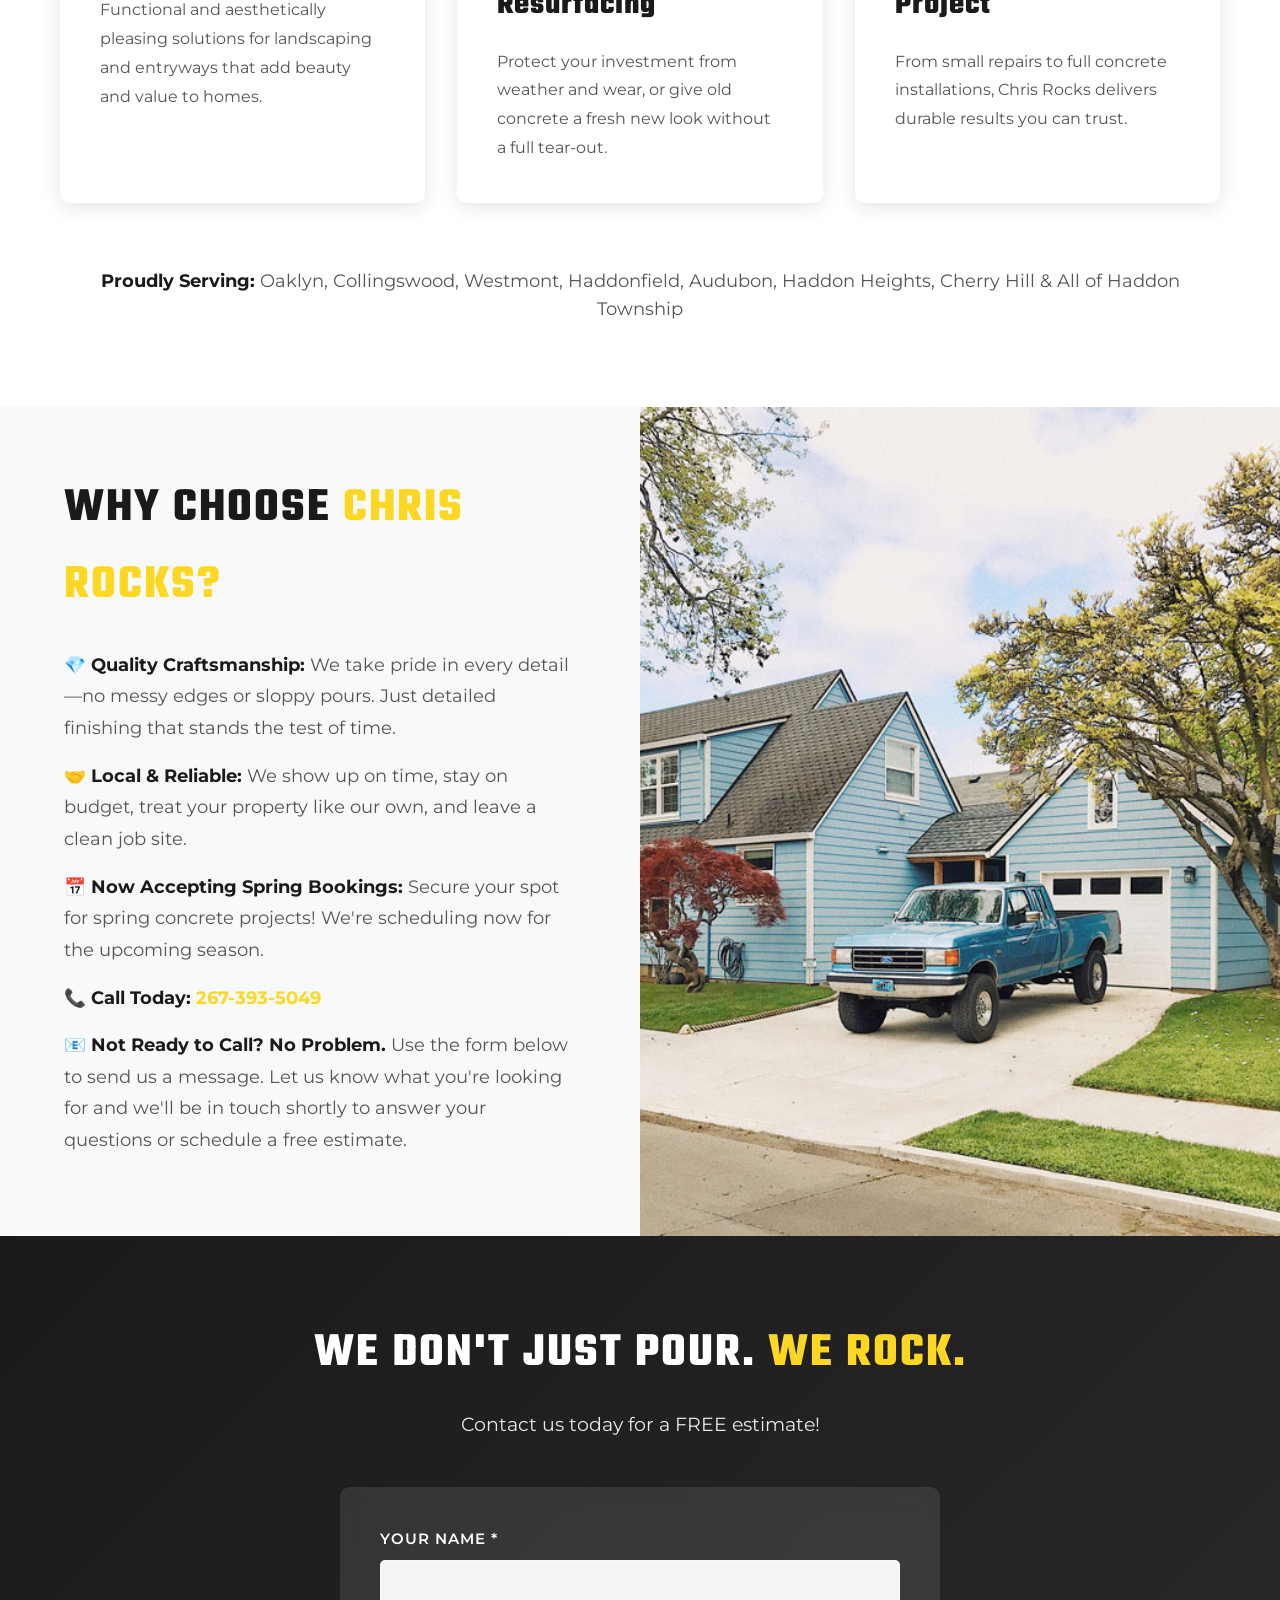
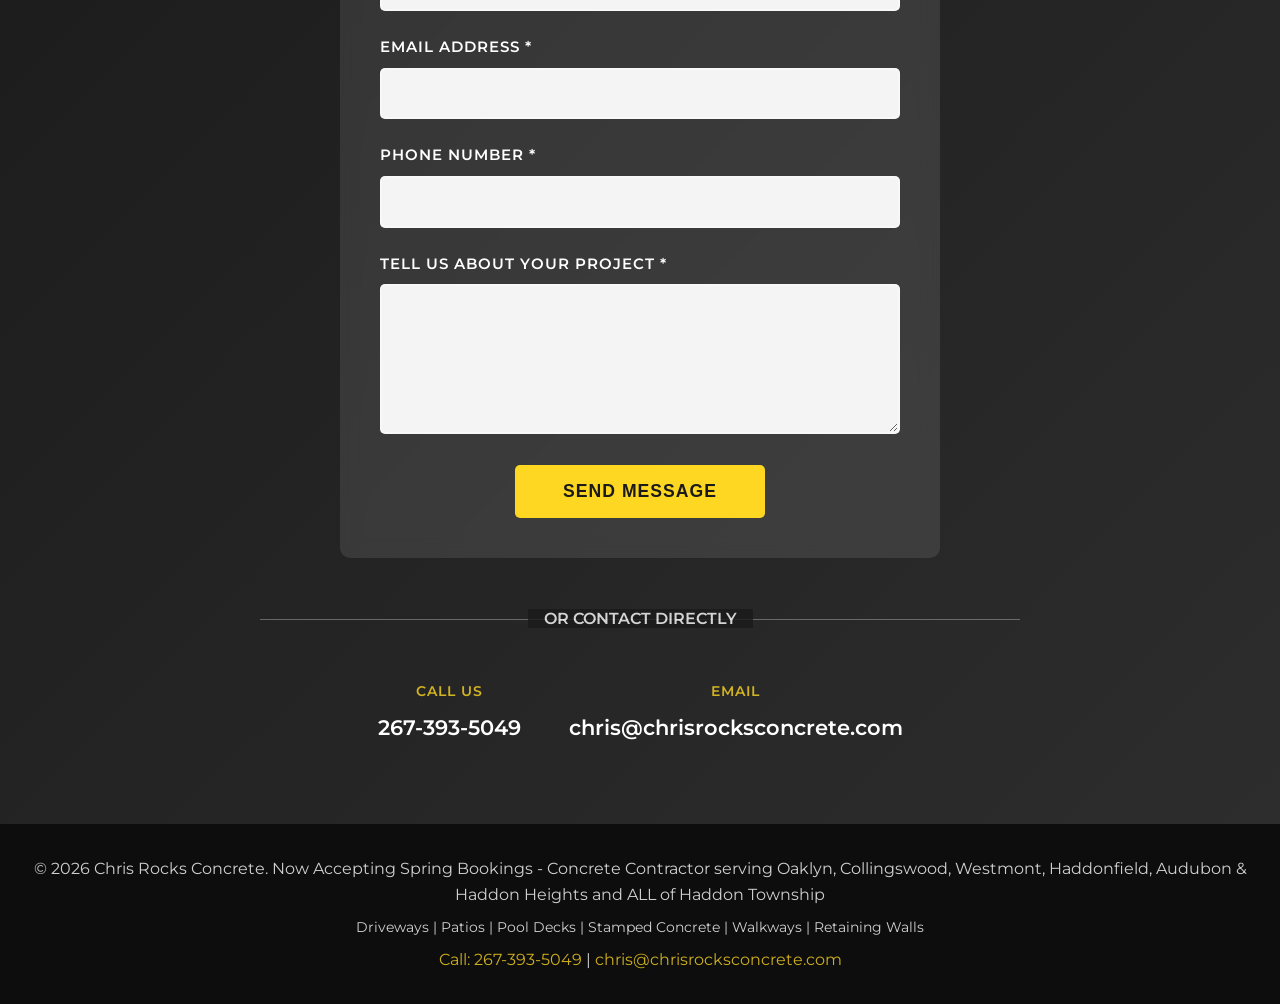
==== commit bc25f859: "Add files via upload" ====
--- a/index.html
+++ b/index.html
@@ -306,9 +306,33 @@
     height: auto;
     margin: 0 auto 2rem;
     display: block;
-    filter: drop-shadow(0 10px 30px rgba(0,0,0,0.5))
-            drop-shadow(0 0 20px rgba(255, 215, 0, 0.4));
+    position: relative;
+    filter: drop-shadow(0 4px 12px rgba(0,0,0,0.3));
     animation: logoZoom 6s ease-in-out infinite, logoGlow 4s ease-in-out infinite alternate;
+}
+
+.hero-logo::before {
+    content: '';
+    position: absolute;
+    top: 0;
+    left: -100%;
+    width: 50%;
+    height: 100%;
+    background: linear-gradient(90deg, 
+        transparent 0%, 
+        rgba(255, 215, 0, 0.3) 50%, 
+        transparent 100%);
+    animation: shine 3s ease-in-out infinite;
+    pointer-events: none;
+}
+
+@keyframes shine {
+    0% {
+        left: -100%;
+    }
+    50%, 100% {
+        left: 200%;
+    }
 }
 
 @keyframes logoZoom {
@@ -322,15 +346,13 @@
 
 @keyframes logoGlow {
     0% {
-        filter: drop-shadow(0 10px 30px rgba(0,0,0,0.5))
-                drop-shadow(0 0 20px rgba(255, 215, 0, 0.4))
-                drop-shadow(0 0 40px rgba(255, 215, 0, 0.2));
+        filter: drop-shadow(0 4px 12px rgba(0,0,0,0.3))
+                drop-shadow(0 0 15px rgba(255, 215, 0, 0.4));
     }
     100% {
-        filter: drop-shadow(0 10px 30px rgba(0,0,0,0.5))
-                drop-shadow(0 0 30px rgba(255, 215, 0, 0.7))
-                drop-shadow(0 0 60px rgba(255, 215, 0, 0.5))
-                drop-shadow(0 0 80px rgba(255, 215, 0, 0.3));
+        filter: drop-shadow(0 4px 12px rgba(0,0,0,0.3))
+                drop-shadow(0 0 25px rgba(255, 215, 0, 0.6))
+                drop-shadow(0 0 40px rgba(255, 215, 0, 0.3));
     }
 }
 
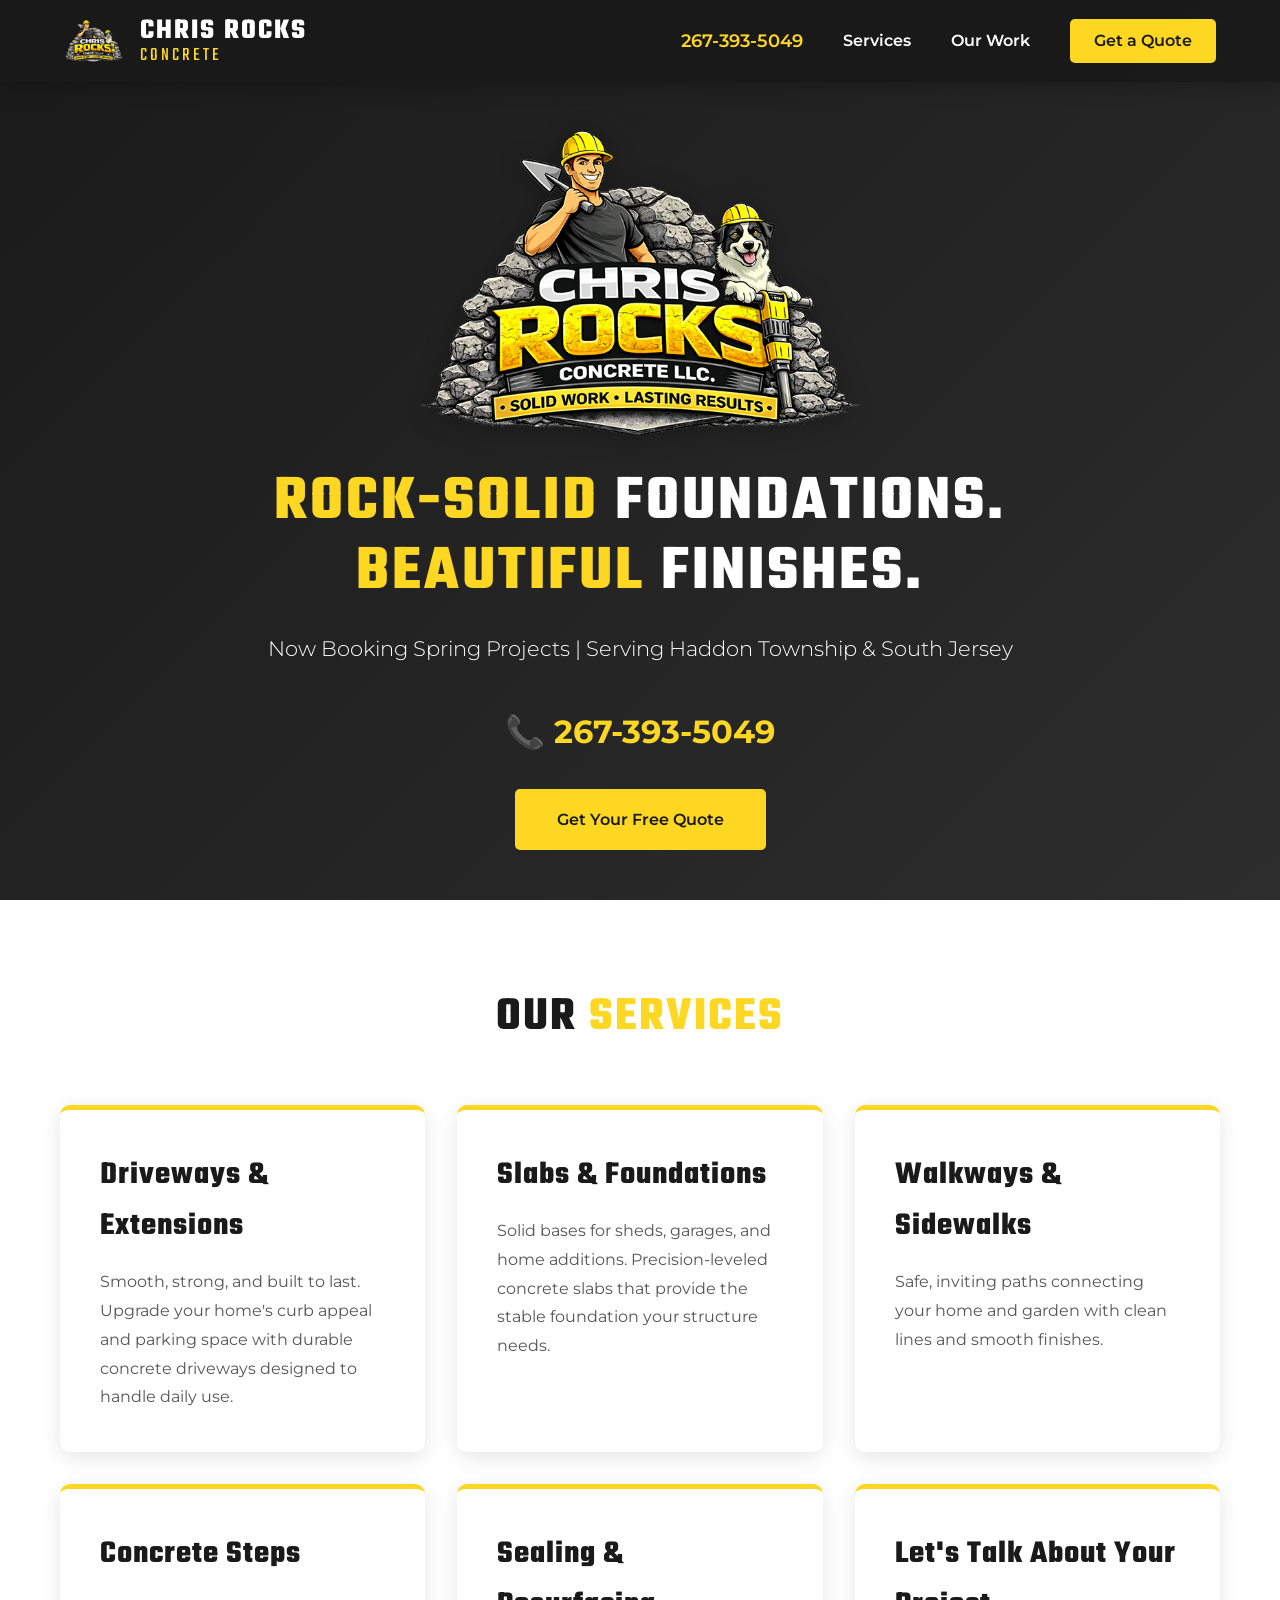
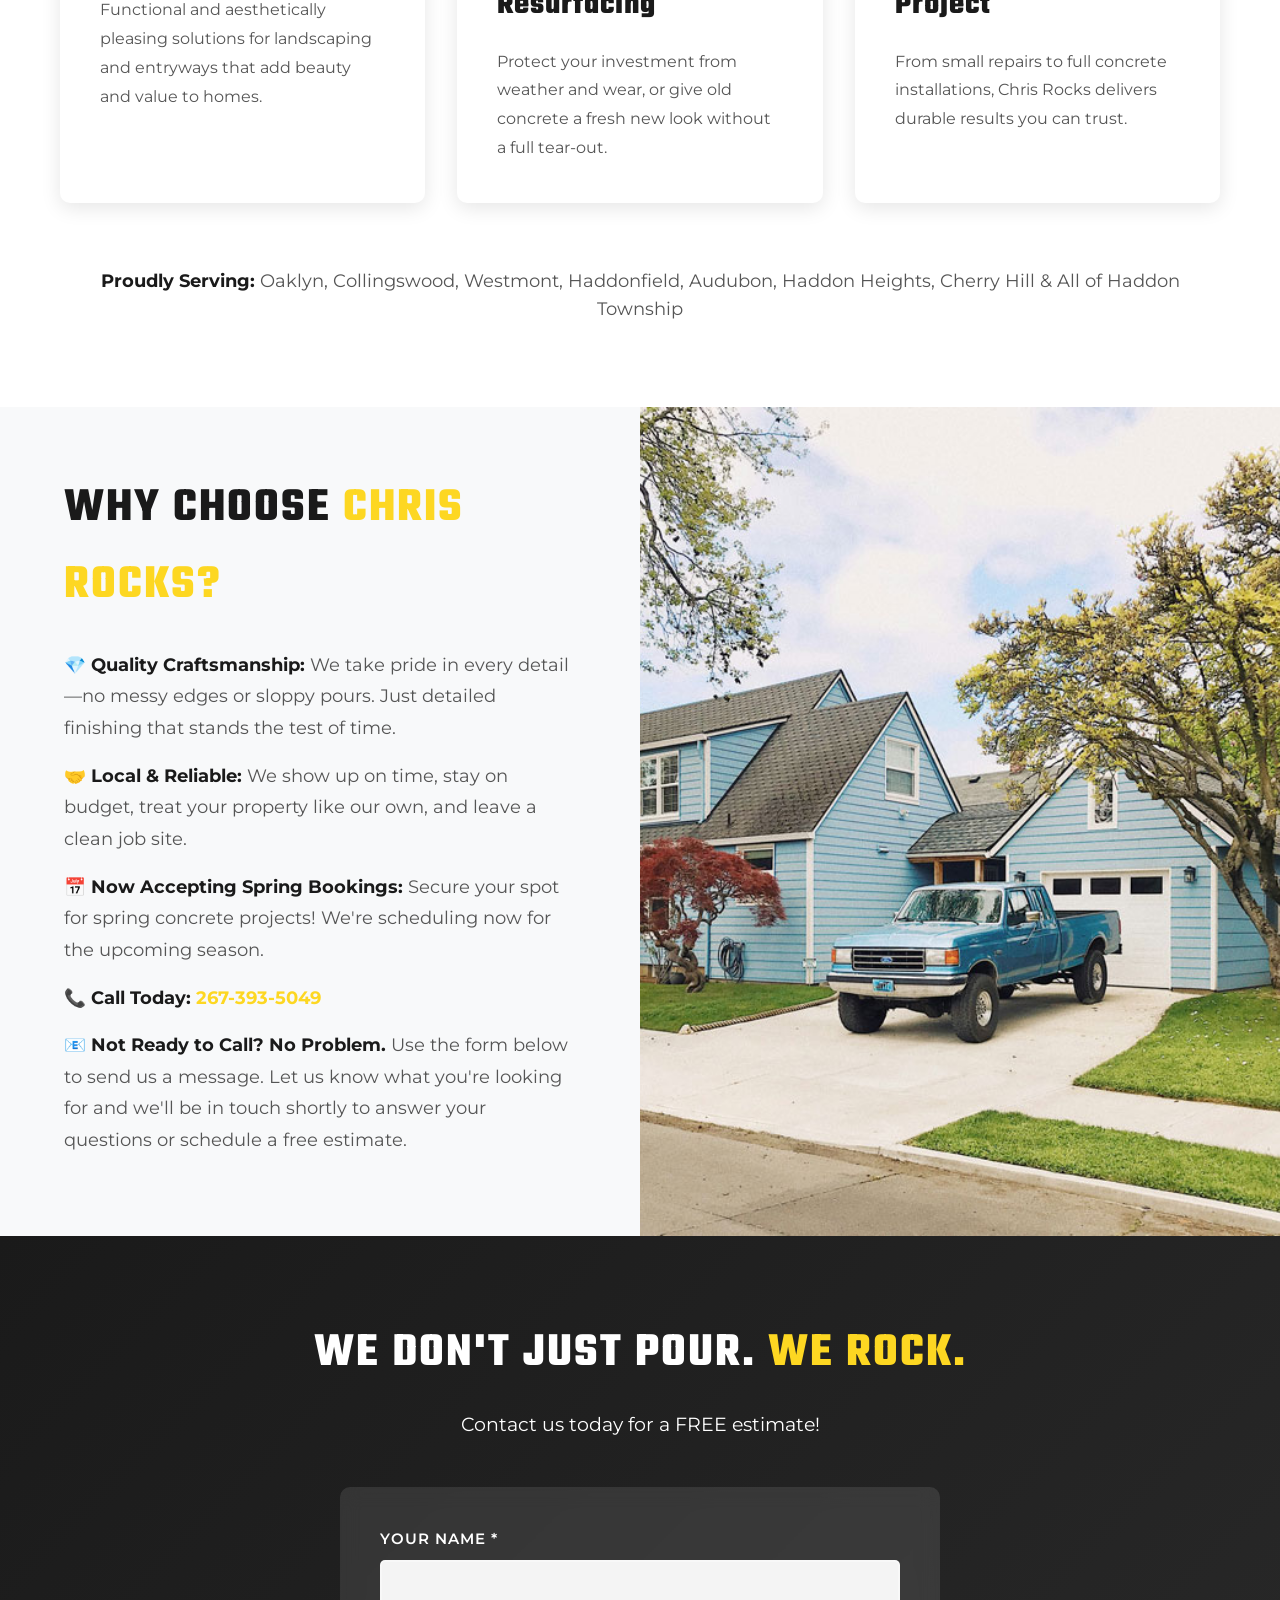
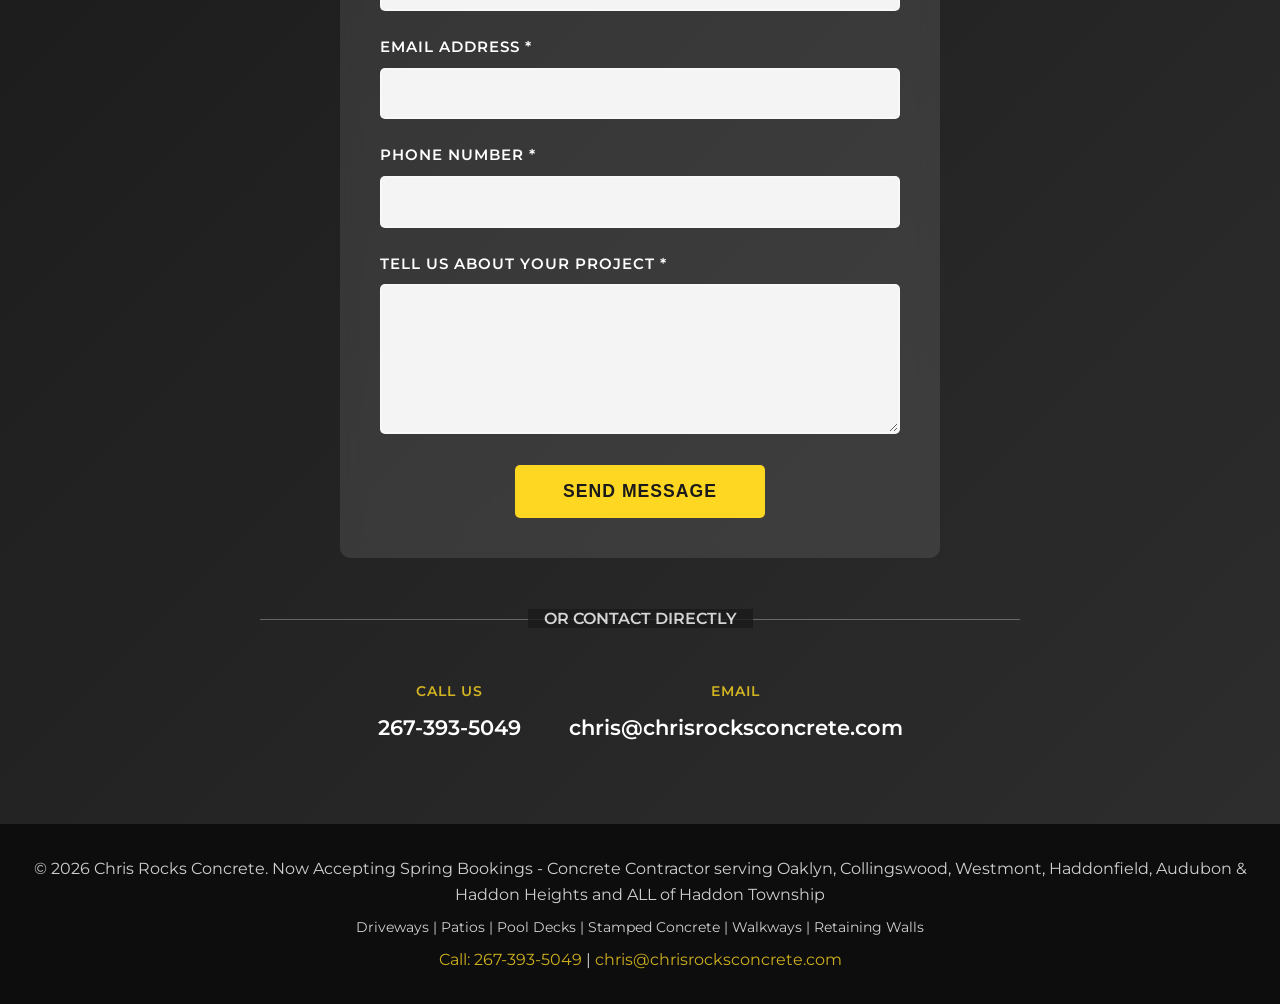
==== commit ce9aff33: "Add files via upload" ====
--- a/index.html
+++ b/index.html
@@ -4,134 +4,7 @@
     <meta charset="UTF-8">
     <meta name="viewport" content="width=device-width, initial-scale=1.0">
     <meta name="description" content="Chris Rocks Concrete - Now Accepting Spring Bookings! Concrete contractor serving Haddon Township, Oaklyn, Collingswood, Westmont, Haddonfield, Audubon, Haddon Heights & Camden County NJ. Expert driveways, patios, pool decks, stamped concrete. Call 267-393-5049 for FREE estimates!">
-    <meta name="keywords" content="concrete contractor Haddon Township NJ, concrete contractor Oaklyn, concrete contractor Collingswood, concrete contractor Westmont, concrete contractor Haddonfield, concrete contractor Audubon, concrete contractor Haddon Heights, concrete driveways Camden County, stamped concrete South Jersey, concrete patios, pool decks NJ, licensed concrete contractor, Chris Rocks Concrete">
-    <meta name="author" content="Chris Rocks Concrete">
-    <meta name="robots" content="index, follow">
-    <meta name="geo.region" content="US-NJ">
-    <meta name="geo.placename" content="Haddon Township">
-    
-    <!-- Open Graph / Facebook -->
-    <meta property="og:type" content="website">
-    <meta property="og:url" content="https://chrisrocksconcrete.com/">
-    <meta property="og:title" content="Chris Rocks Concrete | Spring Bookings - Haddon Township, Oaklyn, Collingswood NJ">
-    <meta property="og:description" content="Professional concrete services in Haddon Township & South Jersey. Now accepting spring bookings! Call 267-393-5049 for FREE estimates!">
-    <meta property="og:image" content="https://chrisrocksconcrete.com/ChrisRocksConcrete.png">
-    
-    <!-- Twitter -->
-    <meta property="twitter:card" content="summary_large_image">
-    <meta property="twitter:url" content="https://chrisrocksconcrete.com/">
-    <meta property="twitter:title" content="Chris Rocks Concrete | Spring Bookings - Haddon Township, Oaklyn, Collingswood NJ">
-    <meta property="twitter:description" content="Professional concrete services in Haddon Township & South Jersey. Now accepting spring bookings! Call 267-393-5049 for FREE estimates!">
-    <meta property="twitter:image" content="https://chrisrocksconcrete.com/ChrisRocksConcrete.png">
-    
-    <!-- Local Business Schema -->
-    <script type="application/ld+json">
-    {
-      "@context": "https://schema.org",
-      "@type": "LocalBusiness",
-      "name": "Chris Rocks Concrete",
-      "image": "https://chrisrocksconcrete.com/ChrisRocksConcrete.png",
-      "description": "Professional concrete contractor serving Haddon Township, Oaklyn, Collingswood, Westmont, Haddonfield, Audubon, Haddon Heights and Camden County NJ. Specializing in driveways, patios, pool decks, stamped concrete, and decorative concrete work.",
-      "address": {
-        "@type": "PostalAddress",
-        "addressLocality": "Haddon Township",
-        "addressRegion": "NJ",
-        "postalCode": "08108",
-        "addressCountry": "US"
-      },
-      "geo": {
-        "@type": "GeoCoordinates",
-        "latitude": 39.9123,
-        "longitude": -75.0635
-      },
-      "url": "https://chrisrocksconcrete.com",
-      "telephone": "+1-267-393-5049",
-      "email": "chris@chrisrocksconcrete.com",
-      "priceRange": "$$",
-      "areaServed": [
-        {
-          "@type": "City",
-          "name": "Haddon Township"
-        },
-        {
-          "@type": "City",
-          "name": "Oaklyn"
-        },
-        {
-          "@type": "City",
-          "name": "Collingswood"
-        },
-        {
-          "@type": "City",
-          "name": "Westmont"
-        },
-        {
-          "@type": "City",
-          "name": "Haddonfield"
-        },
-        {
-          "@type": "City",
-          "name": "Cherry Hill"
-        },
-        {
-          "@type": "City",
-          "name": "Audubon"
-        },
-        {
-          "@type": "City",
-          "name": "Haddon Heights"
-        },
-        {
-          "@type": "City",
-          "name": "Camden County"
-        }
-      ],
-      "openingHours": "Mo-Fr 07:00-18:00, Sa 08:00-16:00",
-      "hasOfferCatalog": {
-        "@type": "OfferCatalog",
-        "name": "Concrete Services",
-        "itemListElement": [
-          {
-            "@type": "Offer",
-            "itemOffered": {
-              "@type": "Service",
-              "name": "Concrete Driveways",
-              "description": "Durable concrete driveways and extensions"
-            }
-          },
-          {
-            "@type": "Offer",
-            "itemOffered": {
-              "@type": "Service",
-              "name": "Stamped Concrete",
-              "description": "Decorative stamped and textured concrete finishes"
-            }
-          },
-          {
-            "@type": "Offer",
-            "itemOffered": {
-              "@type": "Service",
-              "name": "Concrete Patios",
-              "description": "Custom concrete patios and outdoor living spaces"
-            }
-          },
-          {
-            "@type": "Offer",
-            "itemOffered": {
-              "@type": "Service",
-              "name": "Pool Decks",
-              "description": "Non-slip concrete pool decks"
-            }
-          }
-        ]
-      }
-    }
-    </script>
-    
     <title>Chris Rocks Concrete | Now Accepting Spring Bookings - Haddon Township, Oaklyn, Collingswood, Westmont NJ | 267-393-5049</title>
-    <link rel="canonical" href="https://chrisrocksconcrete.com/">
-    <link rel="icon" type="image/png" href="favicon.png">
-    <link rel="apple-touch-icon" href="favicon.png">
     <link rel="preconnect" href="https://fonts.googleapis.com">
     <link rel="preconnect" href="https://fonts.gstatic.com" crossorigin>
     <link href="https://fonts.googleapis.com/css2?family=Teko:wght@400;600;700&family=Montserrat:wght@300;600;800&display=swap" rel="stylesheet">
@@ -167,6 +40,18 @@
             display: flex;
             justify-content: space-between;
             align-items: center;
+            animation: slideDown 0.6s ease-out;
+        }
+
+        @keyframes slideDown {
+            from {
+                transform: translateY(-100%);
+                opacity: 0;
+            }
+            to {
+                transform: translateY(0);
+                opacity: 1;
+            }
         }
 
         .menu-toggle {
@@ -201,11 +86,33 @@
             display: flex;
             align-items: center;
             gap: 1rem;
+            animation: fadeIn 0.8s ease-out 0.3s backwards;
+        }
+
+        @keyframes fadeIn {
+            from {
+                opacity: 0;
+            }
+            to {
+                opacity: 1;
+            }
         }
 
         .logo-img {
             height: 50px;
             width: auto;
+            animation: rotateIn 0.8s ease-out 0.4s backwards;
+        }
+
+        @keyframes rotateIn {
+            from {
+                transform: rotate(-180deg) scale(0);
+                opacity: 0;
+            }
+            to {
+                transform: rotate(0) scale(1);
+                opacity: 1;
+            }
         }
 
         .logo-text {
@@ -237,15 +144,37 @@
             align-items: center;
         }
 
+        .nav-links li {
+            animation: fadeInRight 0.6s ease-out backwards;
+        }
+
+        .nav-links li:nth-child(1) { animation-delay: 0.5s; }
+        .nav-links li:nth-child(2) { animation-delay: 0.6s; }
+        .nav-links li:nth-child(3) { animation-delay: 0.7s; }
+        .nav-links li:nth-child(4) { animation-delay: 0.8s; }
+
+        @keyframes fadeInRight {
+            from {
+                opacity: 0;
+                transform: translateX(20px);
+            }
+            to {
+                opacity: 1;
+                transform: translateX(0);
+            }
+        }
+
         .nav-links a {
             text-decoration: none;
             color: #fff;
             font-weight: 600;
-            transition: color 0.3s;
+            transition: color 0.3s, transform 0.3s;
+            display: inline-block;
         }
 
         .nav-links a:hover {
             color: #fdd722;
+            transform: translateY(-2px);
         }
 
         .phone-nav {
@@ -259,12 +188,13 @@
             color: #1a1a1a !important;
             padding: 0.6rem 1.5rem;
             border-radius: 5px;
-            transition: background 0.3s, transform 0.2s;
+            transition: all 0.3s;
         }
 
         .btn-nav:hover {
             background: #e5c20d;
-            transform: translateY(-2px);
+            transform: translateY(-2px) scale(1.05);
+            box-shadow: 0 5px 15px rgba(253, 215, 34, 0.4);
         }
 
         .hero {
@@ -292,6 +222,16 @@
             background-position: center;
             opacity: 0.2;
             z-index: 0;
+            animation: zoomBackground 20s ease-in-out infinite alternate;
+        }
+
+        @keyframes zoomBackground {
+            0% {
+                transform: scale(1);
+            }
+            100% {
+                transform: scale(1.1);
+            }
         }
 
         .hero-content {
@@ -300,61 +240,72 @@
             max-width: 900px;
         }
 
-       .hero-logo {
-    max-width: 440px;
-    width: 100%;
-    height: auto;
-    margin: 0 auto 2rem;
-    display: block;
-    position: relative;
-    filter: drop-shadow(0 4px 12px rgba(0,0,0,0.3));
-    animation: logoZoom 6s ease-in-out infinite, logoGlow 4s ease-in-out infinite alternate;
-}
-
-.hero-logo::before {
-    content: '';
-    position: absolute;
-    top: 0;
-    left: -100%;
-    width: 50%;
-    height: 100%;
-    background: linear-gradient(90deg, 
-        transparent 0%, 
-        rgba(255, 215, 0, 0.3) 50%, 
-        transparent 100%);
-    animation: shine 3s ease-in-out infinite;
-    pointer-events: none;
-}
-
-@keyframes shine {
-    0% {
-        left: -100%;
-    }
-    50%, 100% {
-        left: 200%;
-    }
-}
-
-@keyframes logoZoom {
-    0%, 100% {
-        transform: scale(1);
-    }
-    50% {
-        transform: scale(1.08);
-    }
-}
-
-@keyframes logoGlow {
-    0% {
-        filter: drop-shadow(0 4px 12px rgba(0,0,0,0.3))
-                drop-shadow(0 0 15px rgba(255, 215, 0, 0.4));
-    }
-    100% {
-        filter: drop-shadow(0 4px 12px rgba(0,0,0,0.3))
-                drop-shadow(0 0 25px rgba(255, 215, 0, 0.6))
-                drop-shadow(0 0 40px rgba(255, 215, 0, 0.3));
-    }
-}
+        .hero-logo {
+            max-width: 440px;
+            width: 100%;
+            height: auto;
+            margin: 0 auto 2rem;
+            display: block;
+            position: relative;
+            filter: drop-shadow(0 4px 12px rgba(0,0,0,0.3));
+            animation: logoZoom 6s ease-in-out infinite, logoGlow 4s ease-in-out infinite alternate, logoEntrance 1.2s ease-out;
+        }
+
+        @keyframes logoEntrance {
+            0% {
+                opacity: 0;
+                transform: scale(0.5) rotate(-10deg);
+            }
+            100% {
+                opacity: 1;
+                transform: scale(1) rotate(0);
+            }
+        }
+
+        .hero-logo::before {
+            content: '';
+            position: absolute;
+            top: 0;
+            left: -100%;
+            width: 50%;
+            height: 100%;
+            background: linear-gradient(90deg, 
+                transparent 0%, 
+                rgba(255, 215, 0, 0.3) 50%, 
+                transparent 100%);
+            animation: shine 3s ease-in-out infinite;
+            pointer-events: none;
+        }
+
+        @keyframes shine {
+            0% {
+                left: -100%;
+            }
+            50%, 100% {
+                left: 200%;
+            }
+        }
+
+        @keyframes logoZoom {
+            0%, 100% {
+                transform: scale(1);
+            }
+            50% {
+                transform: scale(1.08);
+            }
+        }
+
+        @keyframes logoGlow {
+            0% {
+                filter: drop-shadow(0 4px 12px rgba(0,0,0,0.3))
+                        drop-shadow(0 0 15px rgba(255, 215, 0, 0.4));
+            }
+            100% {
+                filter: drop-shadow(0 4px 12px rgba(0,0,0,0.3))
+                        drop-shadow(0 0 25px rgba(255, 215, 0, 0.6))
+                        drop-shadow(0 0 40px rgba(255, 215, 0, 0.3));
+            }
+        }
 
         .hero h1 {
             font-family: 'Teko', sans-serif;
@@ -364,7 +315,7 @@
             line-height: 1.1;
             letter-spacing: 3px;
             text-transform: uppercase;
-            animation: fadeInUp 1s ease-out;
+            animation: fadeInUp 1s ease-out 0.4s backwards;
         }
 
         @keyframes fadeInUp {
@@ -380,13 +331,24 @@
 
         .hero h1 .accent {
             color: #fdd722;
+            display: inline-block;
+            animation: glow 2s ease-in-out infinite alternate;
+        }
+
+        @keyframes glow {
+            from {
+                text-shadow: 0 0 10px rgba(253, 215, 34, 0.5);
+            }
+            to {
+                text-shadow: 0 0 20px rgba(253, 215, 34, 0.8), 0 0 30px rgba(253, 215, 34, 0.4);
+            }
         }
 
         .hero p {
             font-size: 1.3rem;
             margin-bottom: 2.5rem;
             font-weight: 300;
-            animation: fadeInUp 1.2s ease-out 0.3s backwards;
+            animation: fadeInUp 1.2s ease-out 0.6s backwards;
         }
 
         .hero-phone {
@@ -396,12 +358,22 @@
             margin-bottom: 2rem;
             display: block;
             text-decoration: none;
-            transition: color 0.3s;
-            animation: fadeInUp 1.4s ease-out 0.5s backwards;
+            transition: all 0.3s;
+            animation: fadeInUp 1.4s ease-out 0.8s backwards, phonePulse 2s ease-in-out 2s infinite;
+        }
+
+        @keyframes phonePulse {
+            0%, 100% {
+                transform: scale(1);
+            }
+            50% {
+                transform: scale(1.05);
+            }
         }
 
         .hero-phone:hover {
             color: #fff;
+            transform: scale(1.1);
         }
 
         .cta-group {
@@ -409,7 +381,7 @@
             gap: 1rem;
             justify-content: center;
             flex-wrap: wrap;
-            animation: fadeInUp 1.6s ease-out 0.7s backwards;
+            animation: fadeInUp 1.6s ease-out 1s backwards;
         }
 
         .btn-secondary {
@@ -422,12 +394,33 @@
             font-weight: 600;
             transition: all 0.3s;
             display: inline-block;
+            position: relative;
+            overflow: hidden;
+        }
+
+        .btn-secondary::before {
+            content: '';
+            position: absolute;
+            top: 50%;
+            left: 50%;
+            width: 0;
+            height: 0;
+            background: rgba(255, 255, 255, 0.3);
+            border-radius: 50%;
+            transform: translate(-50%, -50%);
+            transition: width 0.6s, height 0.6s;
+        }
+
+        .btn-secondary:hover::before {
+            width: 300px;
+            height: 300px;
         }
 
         .btn-secondary:hover {
             background: transparent;
             color: #fdd722;
-            transform: translateY(-2px);
+            transform: translateY(-3px);
+            box-shadow: 0 10px 25px rgba(253, 215, 34, 0.3);
         }
 
         .section-pad {
@@ -443,6 +436,14 @@
             color: #1a1a1a;
             letter-spacing: 2px;
             text-transform: uppercase;
+            opacity: 0;
+            transform: translateY(30px);
+            transition: opacity 0.8s, transform 0.8s;
+        }
+
+        .section-title.visible {
+            opacity: 1;
+            transform: translateY(0);
         }
 
         .section-title .accent {
@@ -455,6 +456,14 @@
             margin-bottom: .25rem;
             font-size: 1.1rem;
             color: #555;
+            opacity: 0;
+            transform: translateY(20px);
+            transition: opacity 0.8s, transform 0.8s;
+        }
+
+        .service-areas.visible {
+            opacity: 1;
+            transform: translateY(0);
         }
 
         .service-areas strong {
@@ -473,10 +482,17 @@
             padding: 2.5rem;
             border-radius: 10px;
             box-shadow: 0 5px 20px rgba(0,0,0,0.1);
-            transition: transform 0.3s, box-shadow 0.3s;
+            transition: all 0.5s;
             border-top: 5px solid #fdd722;
             position: relative;
             overflow: hidden;
+            opacity: 0;
+            transform: translateY(50px) scale(0.9);
+        }
+
+        .service-card.visible {
+            opacity: 1;
+            transform: translateY(0) scale(1);
         }
 
         .service-card::before {
@@ -495,8 +511,8 @@
         }
 
         .service-card:hover {
-            transform: translateY(-10px);
-            box-shadow: 0 10px 30px rgba(253,215,34,0.25);
+            transform: translateY(-10px) scale(1.02);
+            box-shadow: 0 15px 40px rgba(253,215,34,0.3);
         }
 
         .service-card h3 {
@@ -506,6 +522,11 @@
             color: #1a1a1a;
             font-weight: 700;
             letter-spacing: 1px;
+            transition: color 0.3s;
+        }
+
+        .service-card:hover h3 {
+            color: #fdd722;
         }
 
         .service-card p {
@@ -525,6 +546,14 @@
             display: flex;
             flex-direction: column;
             justify-content: center;
+            opacity: 0;
+            transform: translateX(-50px);
+            transition: opacity 1s, transform 1s;
+        }
+
+        .work-text.visible {
+            opacity: 1;
+            transform: translateX(0);
         }
 
         .work-text h2 {
@@ -546,7 +575,21 @@
             color: #555;
             line-height: 1.8;
             margin-bottom: 1rem;
-        }
+            opacity: 0;
+            transform: translateX(-20px);
+            transition: opacity 0.6s, transform 0.6s;
+        }
+
+        .work-text.visible p {
+            opacity: 1;
+            transform: translateX(0);
+        }
+
+        .work-text.visible p:nth-child(2) { transition-delay: 0.2s; }
+        .work-text.visible p:nth-child(3) { transition-delay: 0.3s; }
+        .work-text.visible p:nth-child(4) { transition-delay: 0.4s; }
+        .work-text.visible p:nth-child(5) { transition-delay: 0.5s; }
+        .work-text.visible p:nth-child(6) { transition-delay: 0.6s; }
 
         .work-text p strong {
             color: #1a1a1a;
@@ -556,26 +599,37 @@
             color: #fdd722;
             text-decoration: none;
             font-weight: 700;
+            transition: all 0.3s;
+            display: inline-block;
         }
 
         .work-text a:hover {
             text-decoration: underline;
+            transform: scale(1.05);
         }
 
         .work-image {
             position: relative;
             overflow: hidden;
+            opacity: 0;
+            transform: translateX(50px);
+            transition: opacity 1s, transform 1s;
+        }
+
+        .work-image.visible {
+            opacity: 1;
+            transform: translateX(0);
         }
 
         .work-image img {
             width: 100%;
             height: 100%;
             object-fit: cover;
-            transition: transform 0.5s;
+            transition: transform 0.8s;
         }
 
         .work-image:hover img {
-            transform: scale(1.05);
+            transform: scale(1.1) rotate(2deg);
         }
 
         .contact-bg {
@@ -612,6 +666,14 @@
             font-weight: 700;
             letter-spacing: 2px;
             text-transform: uppercase;
+            opacity: 0;
+            transform: scale(0.8);
+            transition: opacity 0.8s, transform 0.8s;
+        }
+
+        .contact-container h2.visible {
+            opacity: 1;
+            transform: scale(1);
         }
 
         .contact-container h2 .accent {
@@ -621,7 +683,14 @@
         .contact-container > p {
             font-size: 1.2rem;
             margin-bottom: 3rem;
-            opacity: 0.9;
+            opacity: 0;
+            transform: translateY(20px);
+            transition: opacity 0.8s 0.2s, transform 0.8s 0.2s;
+        }
+
+        .contact-container > p.visible {
+            opacity: 1;
+            transform: translateY(0);
         }
 
         .contact-form {
@@ -631,6 +700,14 @@
             padding: 2.5rem;
             border-radius: 10px;
             backdrop-filter: blur(10px);
+            opacity: 0;
+            transform: translateY(30px);
+            transition: opacity 1s 0.4s, transform 1s 0.4s;
+        }
+
+        .contact-form.visible {
+            opacity: 1;
+            transform: translateY(0);
         }
 
         .form-group {
@@ -657,13 +734,15 @@
             font-size: 1rem;
             font-family: 'Montserrat', sans-serif;
             background: rgba(255, 255, 255, 0.95);
-            transition: border-color 0.3s;
+            transition: all 0.3s;
         }
 
         .form-group input:focus,
         .form-group textarea:focus {
             outline: none;
             border-color: #fdd722;
+            transform: scale(1.02);
+            box-shadow: 0 5px 20px rgba(253, 215, 34, 0.3);
         }
 
         .form-group textarea {
@@ -683,18 +762,44 @@
             transition: all 0.3s;
             text-transform: uppercase;
             letter-spacing: 1px;
+            position: relative;
+            overflow: hidden;
+        }
+
+        .btn-submit::after {
+            content: '';
+            position: absolute;
+            top: 50%;
+            left: 50%;
+            width: 0;
+            height: 0;
+            background: rgba(255, 255, 255, 0.5);
+            border-radius: 50%;
+            transform: translate(-50%, -50%);
+            transition: width 0.6s, height 0.6s;
+        }
+
+        .btn-submit:hover::after {
+            width: 400px;
+            height: 400px;
         }
 
         .btn-submit:hover {
             background: #e5c20d;
-            transform: translateY(-2px);
-            box-shadow: 0 5px 20px rgba(253,215,34,0.4);
+            transform: translateY(-3px) scale(1.05);
+            box-shadow: 0 8px 25px rgba(253,215,34,0.5);
         }
 
         .contact-divider {
             margin: 3rem 0;
             text-align: center;
             position: relative;
+            opacity: 0;
+            transition: opacity 0.8s 0.6s;
+        }
+
+        .contact-divider.visible {
+            opacity: 1;
         }
 
         .contact-divider::before {
@@ -727,7 +832,18 @@
             display: flex;
             flex-direction: column;
             gap: 0.5rem;
-        }
+            opacity: 0;
+            transform: translateY(20px);
+            transition: opacity 0.8s, transform 0.8s;
+        }
+
+        .method.visible {
+            opacity: 1;
+            transform: translateY(0);
+        }
+
+        .method:nth-child(1).visible { transition-delay: 0.8s; }
+        .method:nth-child(2).visible { transition-delay: 1s; }
 
         .label {
             font-size: 0.9rem;
@@ -743,11 +859,13 @@
             color: white;
             text-decoration: none;
             font-weight: 600;
-            transition: color 0.3s;
+            transition: all 0.3s;
+            display: inline-block;
         }
 
         .link-large:hover {
             color: #fdd722;
+            transform: scale(1.1);
         }
 
         footer {
@@ -755,19 +873,28 @@
             color: white;
             text-align: center;
             padding: 2rem;
+            animation: fadeIn 1s ease-out;
         }
 
         footer p {
             opacity: 0.8;
+            transition: opacity 0.3s;
+        }
+
+        footer p:hover {
+            opacity: 1;
         }
 
         footer a {
             color: #fdd722;
             text-decoration: none;
+            transition: all 0.3s;
+            display: inline-block;
         }
 
         footer a:hover {
             text-decoration: underline;
+            transform: scale(1.05);
         }
 
         @media (max-width: 968px) {
@@ -927,6 +1054,7 @@
             <li><a href="#contact" class="btn-nav">Get a Quote</a></li>
         </ul>
     </nav>
+
     <header class="hero">
         <div class="hero-content">
             <img src="ChrisRocksConcrete.png" alt="Chris Rocks Concrete - Licensed Concrete Contractor Haddon Township NJ" class="hero-logo">
@@ -938,6 +1066,7 @@
             </div>
         </div>
     </header>
+
     <section id="services" class="section-pad">
         <div class="container">
             <h2 class="section-title">Our <span class="accent">Services</span></h2>
@@ -953,7 +1082,7 @@
                 </div>
                 <div class="service-card">
                     <h3>Walkways &amp; Sidewalks</h3>
-                    <p>Safe, inviting paths connecting your home and garden with clean lines and smooth finishes. </p>
+                    <p>Safe, inviting paths connecting your home and garden with clean lines and smooth finishes.</p>
                 </div>
                 <div class="service-card">
                     <h3>Concrete Steps</h3>
@@ -963,30 +1092,31 @@
                     <h3>Sealing &amp; Resurfacing</h3>
                     <p>Protect your investment from weather and wear, or give old concrete a fresh new look without a full tear-out.</p>
                 </div>
-				
                 <div class="service-card">
                     <h3>Let's Talk About Your Project</h3>
                     <p>From small repairs to full concrete installations, Chris Rocks delivers durable results you can trust.</p>
                 </div>
             </div>
-			<div class="service-areas">
+            <div class="service-areas">
                 <strong>Proudly Serving:</strong> Oaklyn, Collingswood, Westmont, Haddonfield, Audubon, Haddon Heights, Cherry Hill &amp; All of Haddon Township
             </div>
         </div>
     </section>
+
     <section id="work" class="work-section">
         <div class="work-text">
             <h2>Why Choose <span class="accent">Chris Rocks?</span></h2>
-          <p><strong>💎 Quality Craftsmanship:</strong> We take pride in every detail—no messy edges or sloppy pours. Just detailed finishing that stands the test of time.</p>
-          <p><strong>🤝 Local &amp; Reliable:</strong> We show up on time, stay on budget, treat your property like our own, and leave a clean job site.</p>
-			<p><strong>📅 Now Accepting Spring Bookings:</strong> Secure your spot for spring concrete projects! We're scheduling now for the upcoming season.</p>
-          <p><strong>📞 Call Today:</strong> <a href="tel:2673935049">267-393-5049</a></p>
-		<p><strong>📧 Not Ready to Call? No Problem.</strong> Use the form below to send us a message. Let us know what you're looking for and we'll be in touch shortly to answer your questions or schedule a free estimate.</p>	
+            <p><strong>💎 Quality Craftsmanship:</strong> We take pride in every detail—no messy edges or sloppy pours. Just detailed finishing that stands the test of time.</p>
+            <p><strong>🤝 Local &amp; Reliable:</strong> We show up on time, stay on budget, treat your property like our own, and leave a clean job site.</p>
+            <p><strong>📅 Now Accepting Spring Bookings:</strong> Secure your spot for spring concrete projects! We're scheduling now for the upcoming season.</p>
+            <p><strong>📞 Call Today:</strong> <a href="tel:2673935049">267-393-5049</a></p>
+            <p><strong>📧 Not Ready to Call? No Problem.</strong> Use the form below to send us a message. Let us know what you're looking for and we'll be in touch shortly to answer your questions or schedule a free estimate.</p>
         </div>
         <div class="work-image">
             <img src="driveway.jpg" alt="Concrete driveway work by Chris Rocks Concrete">
         </div>
     </section>
+
     <section id="contact" class="section-pad contact-bg">
         <div class="container contact-container">
             <h2>We Don't Just Pour. <span class="accent">We rock.</span></h2>
@@ -1032,11 +1162,13 @@
             </div>
         </div>
     </section>
+
     <footer>
         <p>&copy; 2026 Chris Rocks Concrete. Now Accepting Spring Bookings - Concrete Contractor serving Oaklyn, Collingswood, Westmont, Haddonfield, Audubon &amp; Haddon Heights and ALL of Haddon Township</p>
         <p style="margin-top: 0.5rem; font-size: 0.9rem;">Driveways | Patios | Pool Decks | Stamped Concrete | Walkways | Retaining Walls</p>
         <p style="margin-top: 0.5rem;"><a href="tel:2673935049">Call: 267-393-5049</a> | <a href="mailto:chris@chrisrocksconcrete.com">chris@chrisrocksconcrete.com</a></p>
     </footer>
+
     <script>
         // Mobile menu toggle
         const mobileMenu = document.getElementById('mobile-menu');
@@ -1064,6 +1196,30 @@
                 });
             });
         });
+
+        // Scroll animation observer
+        const observerOptions = {
+            threshold: 0.2,
+            rootMargin: '0px 0px -100px 0px'
+        };
+
+        const observer = new IntersectionObserver(function(entries) {
+            entries.forEach(entry => {
+                if (entry.isIntersecting) {
+                    entry.target.classList.add('visible');
+                }
+            });
+        }, observerOptions);
+
+        // Observe all animated elements
+        document.querySelectorAll('.section-title, .service-card, .service-areas, .work-text, .work-image, .contact-container h2, .contact-container > p, .contact-form, .contact-divider, .method').forEach(el => {
+            observer.observe(el);
+        });
+
+        // Add staggered delays to service cards
+        document.querySelectorAll('.service-card').forEach((card, index) => {
+            card.style.transitionDelay = `${index * 0.1}s`;
+        });
     </script>
 </body>
 </html>
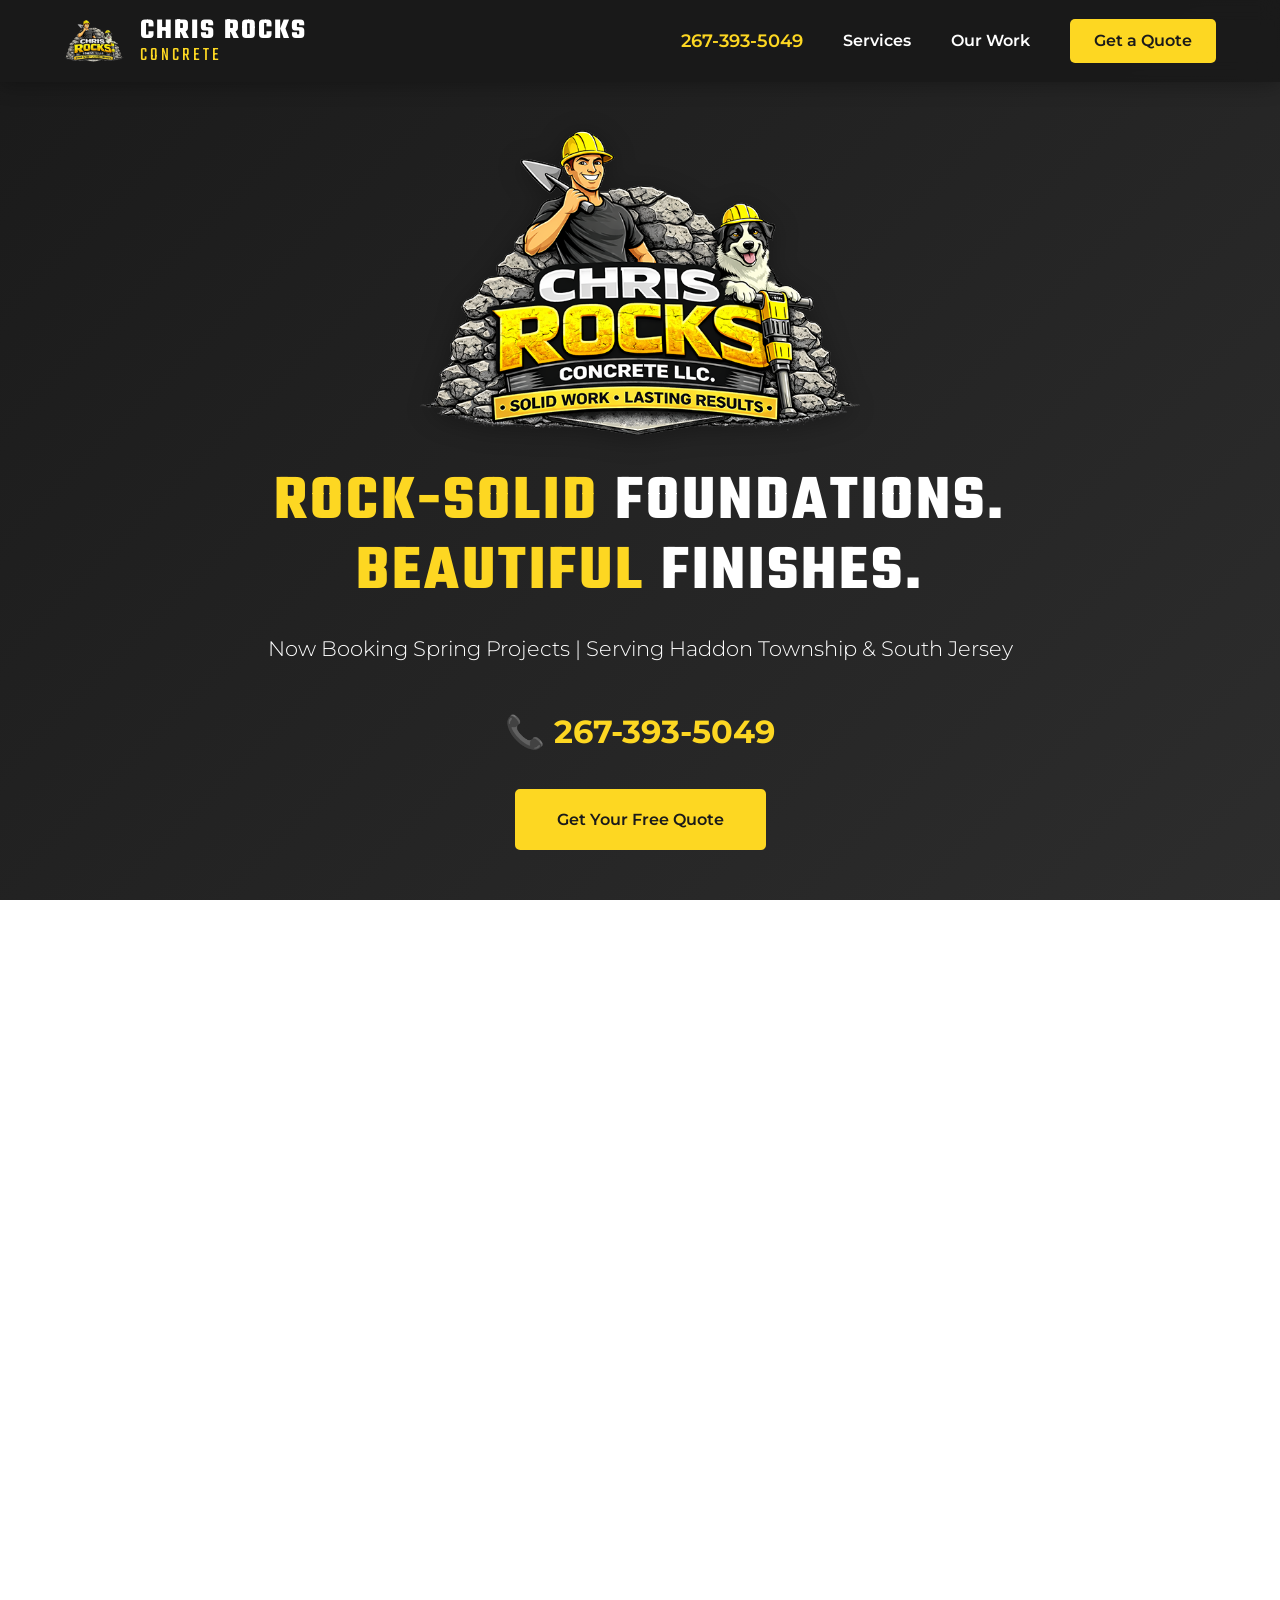
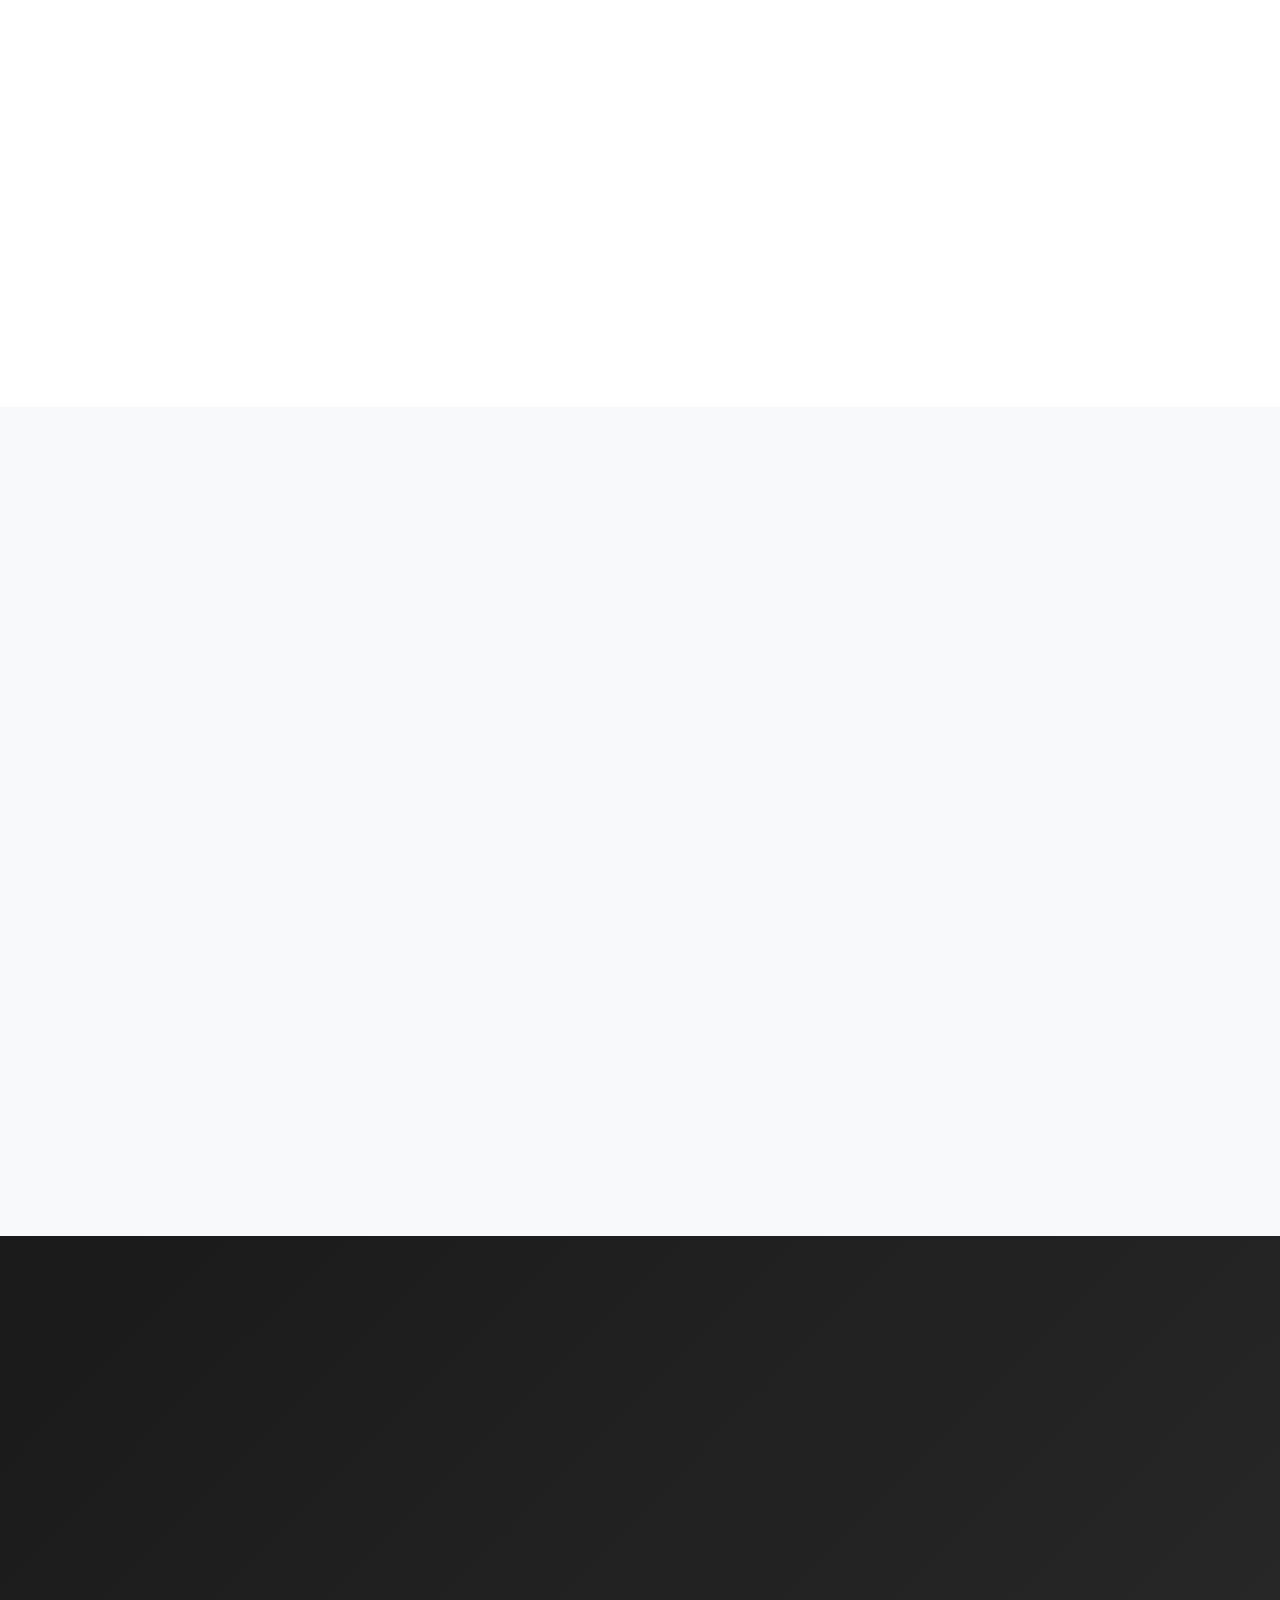
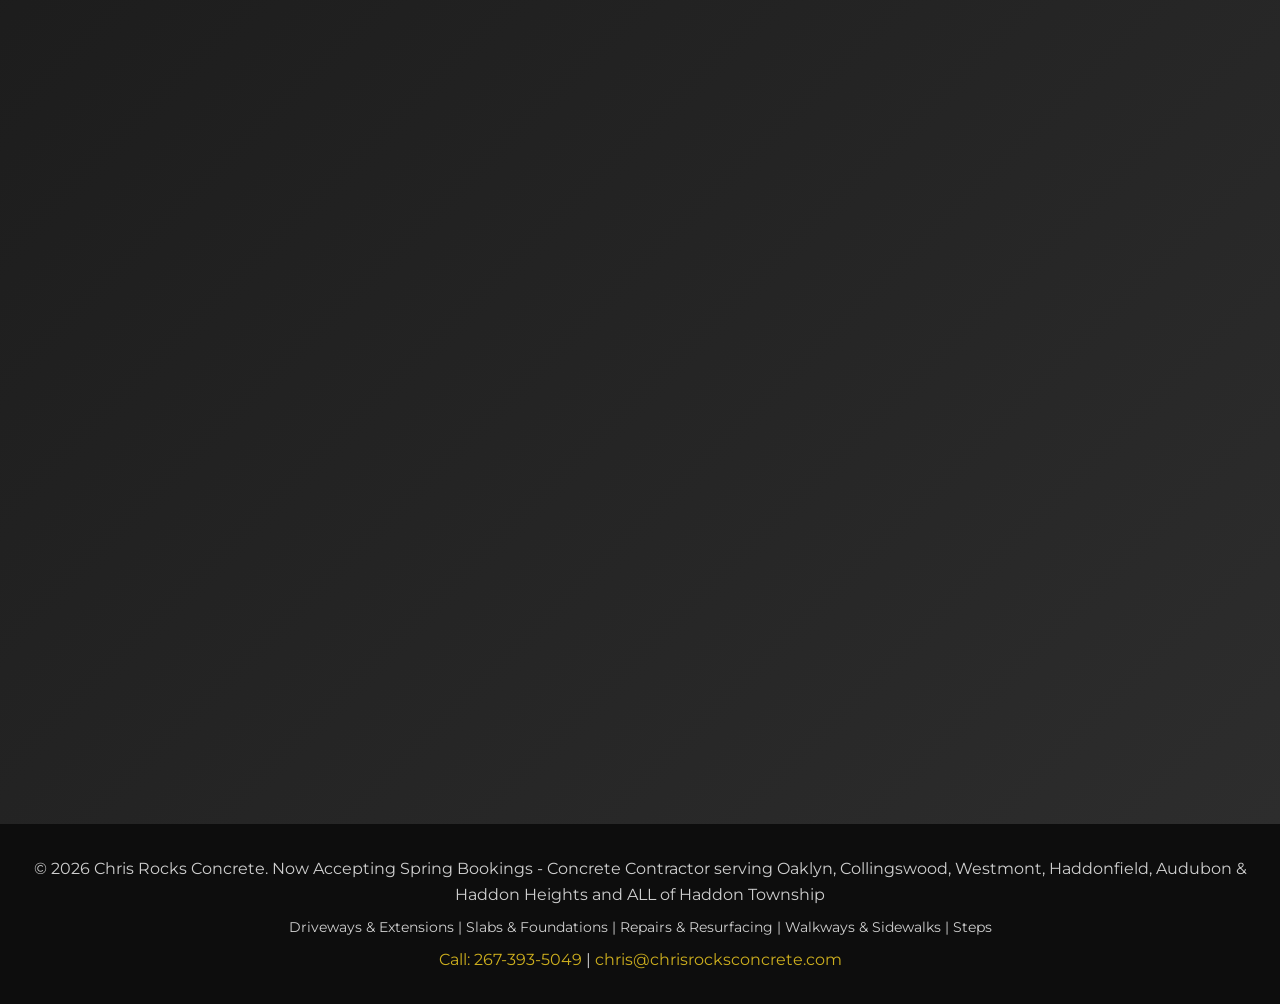
==== commit 423ff716: "Add files via upload" ====
--- a/index.html
+++ b/index.html
@@ -248,18 +248,7 @@
             display: block;
             position: relative;
             filter: drop-shadow(0 4px 12px rgba(0,0,0,0.3));
-            animation: logoZoom 6s ease-in-out infinite, logoGlow 4s ease-in-out infinite alternate, logoEntrance 1.2s ease-out;
-        }
-
-        @keyframes logoEntrance {
-            0% {
-                opacity: 0;
-                transform: scale(0.5) rotate(-10deg);
-            }
-            100% {
-                opacity: 1;
-                transform: scale(1) rotate(0);
-            }
+            animation: logoZoom 6s ease-in-out infinite, logoGlow 4s ease-in-out infinite alternate, fadeIn 1.2s ease-out;
         }
 
         .hero-logo::before {
@@ -331,17 +320,6 @@
 
         .hero h1 .accent {
             color: #fdd722;
-            display: inline-block;
-            animation: glow 2s ease-in-out infinite alternate;
-        }
-
-        @keyframes glow {
-            from {
-                text-shadow: 0 0 10px rgba(253, 215, 34, 0.5);
-            }
-            to {
-                text-shadow: 0 0 20px rgba(253, 215, 34, 0.8), 0 0 30px rgba(253, 215, 34, 0.4);
-            }
         }
 
         .hero p {
@@ -1054,7 +1032,6 @@
             <li><a href="#contact" class="btn-nav">Get a Quote</a></li>
         </ul>
     </nav>
-
     <header class="hero">
         <div class="hero-content">
             <img src="ChrisRocksConcrete.png" alt="Chris Rocks Concrete - Licensed Concrete Contractor Haddon Township NJ" class="hero-logo">
@@ -1066,7 +1043,6 @@
             </div>
         </div>
     </header>
-
     <section id="services" class="section-pad">
         <div class="container">
             <h2 class="section-title">Our <span class="accent">Services</span></h2>
@@ -1082,7 +1058,7 @@
                 </div>
                 <div class="service-card">
                     <h3>Walkways &amp; Sidewalks</h3>
-                    <p>Safe, inviting paths connecting your home and garden with clean lines and smooth finishes.</p>
+                    <p>Safe, inviting paths connecting your home and garden with clean lines and smooth finishes. </p>
                 </div>
                 <div class="service-card">
                     <h3>Concrete Steps</h3>
@@ -1092,31 +1068,30 @@
                     <h3>Sealing &amp; Resurfacing</h3>
                     <p>Protect your investment from weather and wear, or give old concrete a fresh new look without a full tear-out.</p>
                 </div>
+				
                 <div class="service-card">
                     <h3>Let's Talk About Your Project</h3>
                     <p>From small repairs to full concrete installations, Chris Rocks delivers durable results you can trust.</p>
                 </div>
             </div>
-            <div class="service-areas">
+			<div class="service-areas">
                 <strong>Proudly Serving:</strong> Oaklyn, Collingswood, Westmont, Haddonfield, Audubon, Haddon Heights, Cherry Hill &amp; All of Haddon Township
             </div>
         </div>
     </section>
-
     <section id="work" class="work-section">
         <div class="work-text">
             <h2>Why Choose <span class="accent">Chris Rocks?</span></h2>
-            <p><strong>💎 Quality Craftsmanship:</strong> We take pride in every detail—no messy edges or sloppy pours. Just detailed finishing that stands the test of time.</p>
-            <p><strong>🤝 Local &amp; Reliable:</strong> We show up on time, stay on budget, treat your property like our own, and leave a clean job site.</p>
-            <p><strong>📅 Now Accepting Spring Bookings:</strong> Secure your spot for spring concrete projects! We're scheduling now for the upcoming season.</p>
-            <p><strong>📞 Call Today:</strong> <a href="tel:2673935049">267-393-5049</a></p>
-            <p><strong>📧 Not Ready to Call? No Problem.</strong> Use the form below to send us a message. Let us know what you're looking for and we'll be in touch shortly to answer your questions or schedule a free estimate.</p>
+          <p><strong>💎 Quality Craftsmanship:</strong> We take pride in every detail—no messy edges or sloppy pours. Just detailed finishing that stands the test of time.</p>
+          <p><strong>🤝 Local &amp; Reliable:</strong> We show up on time, stay on budget, treat your property like our own, and leave a clean job site.</p>
+			<p><strong>📅 Now Accepting Spring Bookings:</strong> Secure your spot for spring concrete projects! We're scheduling now for the upcoming season.</p>
+          <p><strong>📞 Call Today:</strong> <a href="tel:2673935049">267-393-5049</a></p>
+		<p><strong>📧 Not Ready to Call? No Problem.</strong> Use the form below to send us a message. Let us know what you're looking for and we'll be in touch shortly to answer your questions or schedule a free estimate.</p>	
         </div>
         <div class="work-image">
             <img src="driveway.jpg" alt="Concrete driveway work by Chris Rocks Concrete">
         </div>
     </section>
-
     <section id="contact" class="section-pad contact-bg">
         <div class="container contact-container">
             <h2>We Don't Just Pour. <span class="accent">We rock.</span></h2>
@@ -1162,13 +1137,11 @@
             </div>
         </div>
     </section>
-
     <footer>
         <p>&copy; 2026 Chris Rocks Concrete. Now Accepting Spring Bookings - Concrete Contractor serving Oaklyn, Collingswood, Westmont, Haddonfield, Audubon &amp; Haddon Heights and ALL of Haddon Township</p>
-        <p style="margin-top: 0.5rem; font-size: 0.9rem;">Driveways | Patios | Pool Decks | Stamped Concrete | Walkways | Retaining Walls</p>
+        <p style="margin-top: 0.5rem; font-size: 0.9rem;">Driveways &amp; Extensions | Slabs &amp; Foundations | Repairs &amp; Resurfacing | Walkways &amp; Sidewalks | Steps</p>
         <p style="margin-top: 0.5rem;"><a href="tel:2673935049">Call: 267-393-5049</a> | <a href="mailto:chris@chrisrocksconcrete.com">chris@chrisrocksconcrete.com</a></p>
     </footer>
-
     <script>
         // Mobile menu toggle
         const mobileMenu = document.getElementById('mobile-menu');
@@ -1196,30 +1169,6 @@
                 });
             });
         });
-
-        // Scroll animation observer
-        const observerOptions = {
-            threshold: 0.2,
-            rootMargin: '0px 0px -100px 0px'
-        };
-
-        const observer = new IntersectionObserver(function(entries) {
-            entries.forEach(entry => {
-                if (entry.isIntersecting) {
-                    entry.target.classList.add('visible');
-                }
-            });
-        }, observerOptions);
-
-        // Observe all animated elements
-        document.querySelectorAll('.section-title, .service-card, .service-areas, .work-text, .work-image, .contact-container h2, .contact-container > p, .contact-form, .contact-divider, .method').forEach(el => {
-            observer.observe(el);
-        });
-
-        // Add staggered delays to service cards
-        document.querySelectorAll('.service-card').forEach((card, index) => {
-            card.style.transitionDelay = `${index * 0.1}s`;
-        });
     </script>
 </body>
 </html>
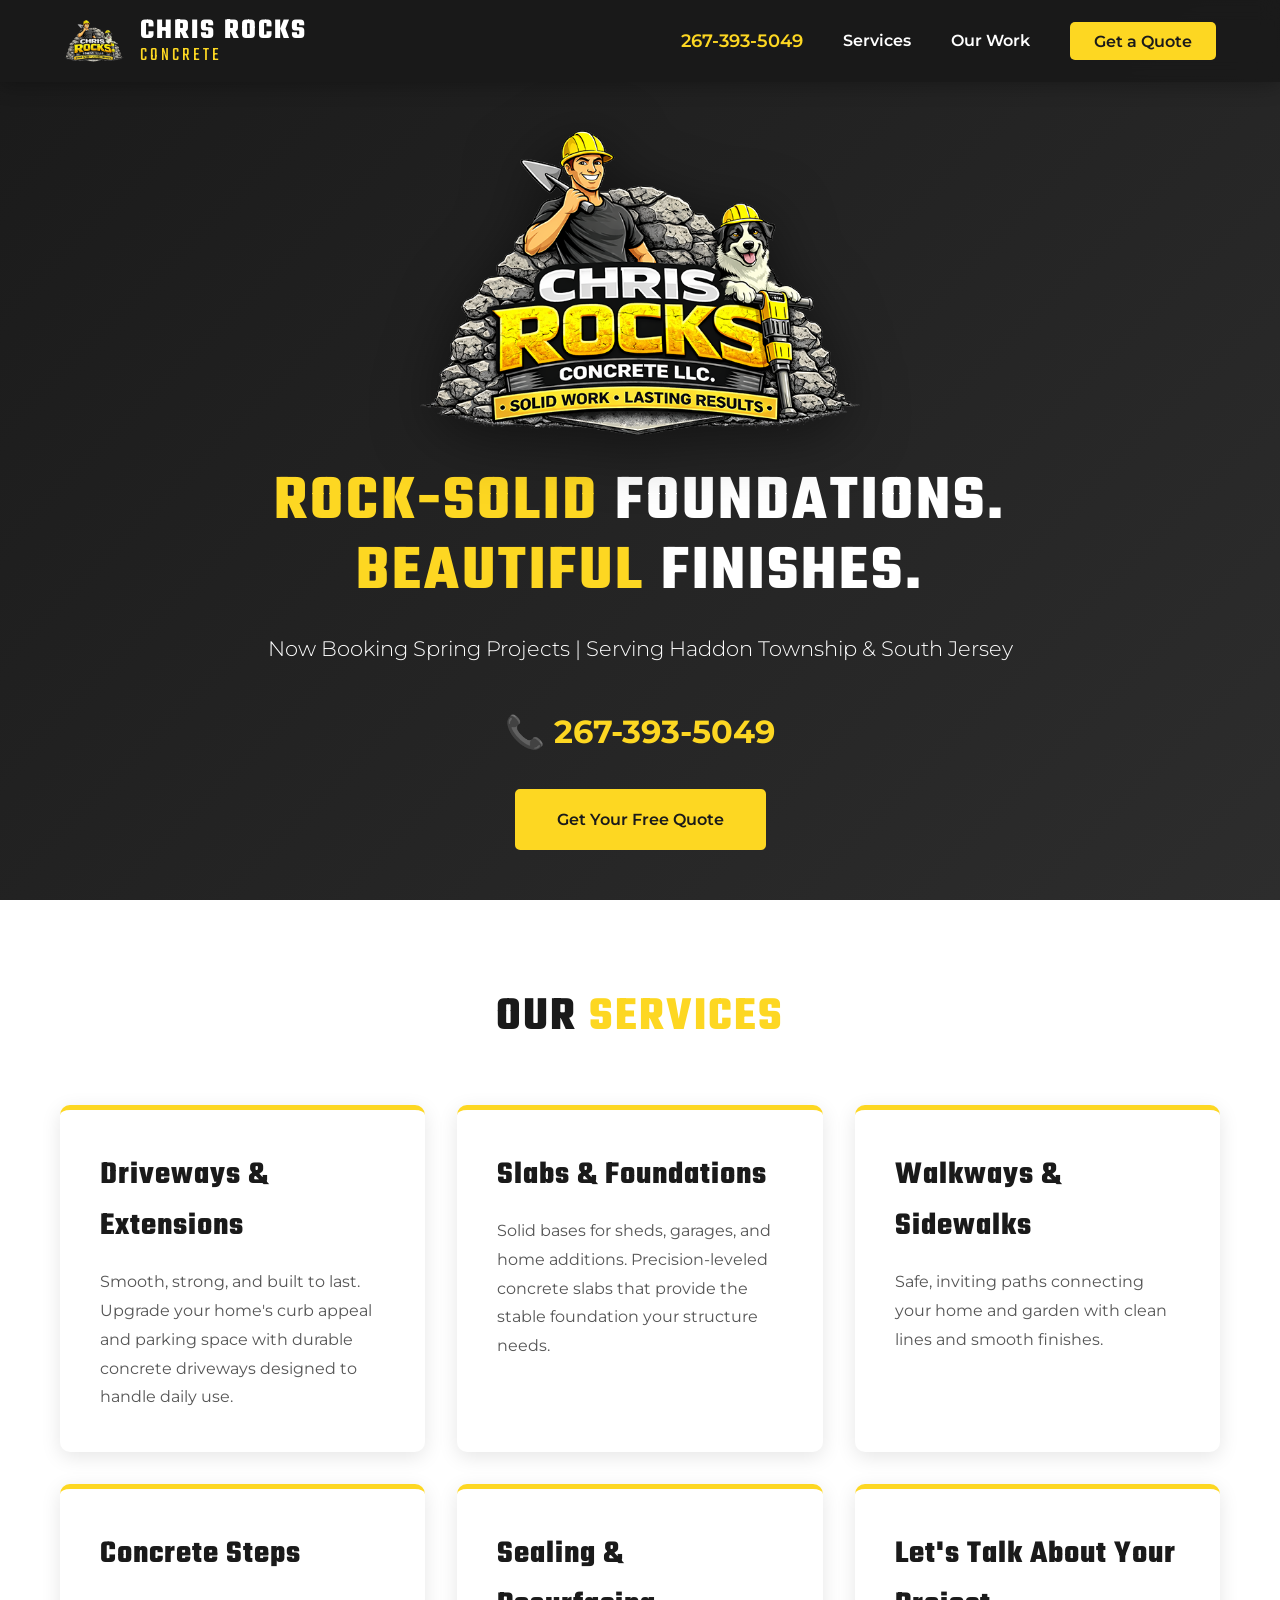
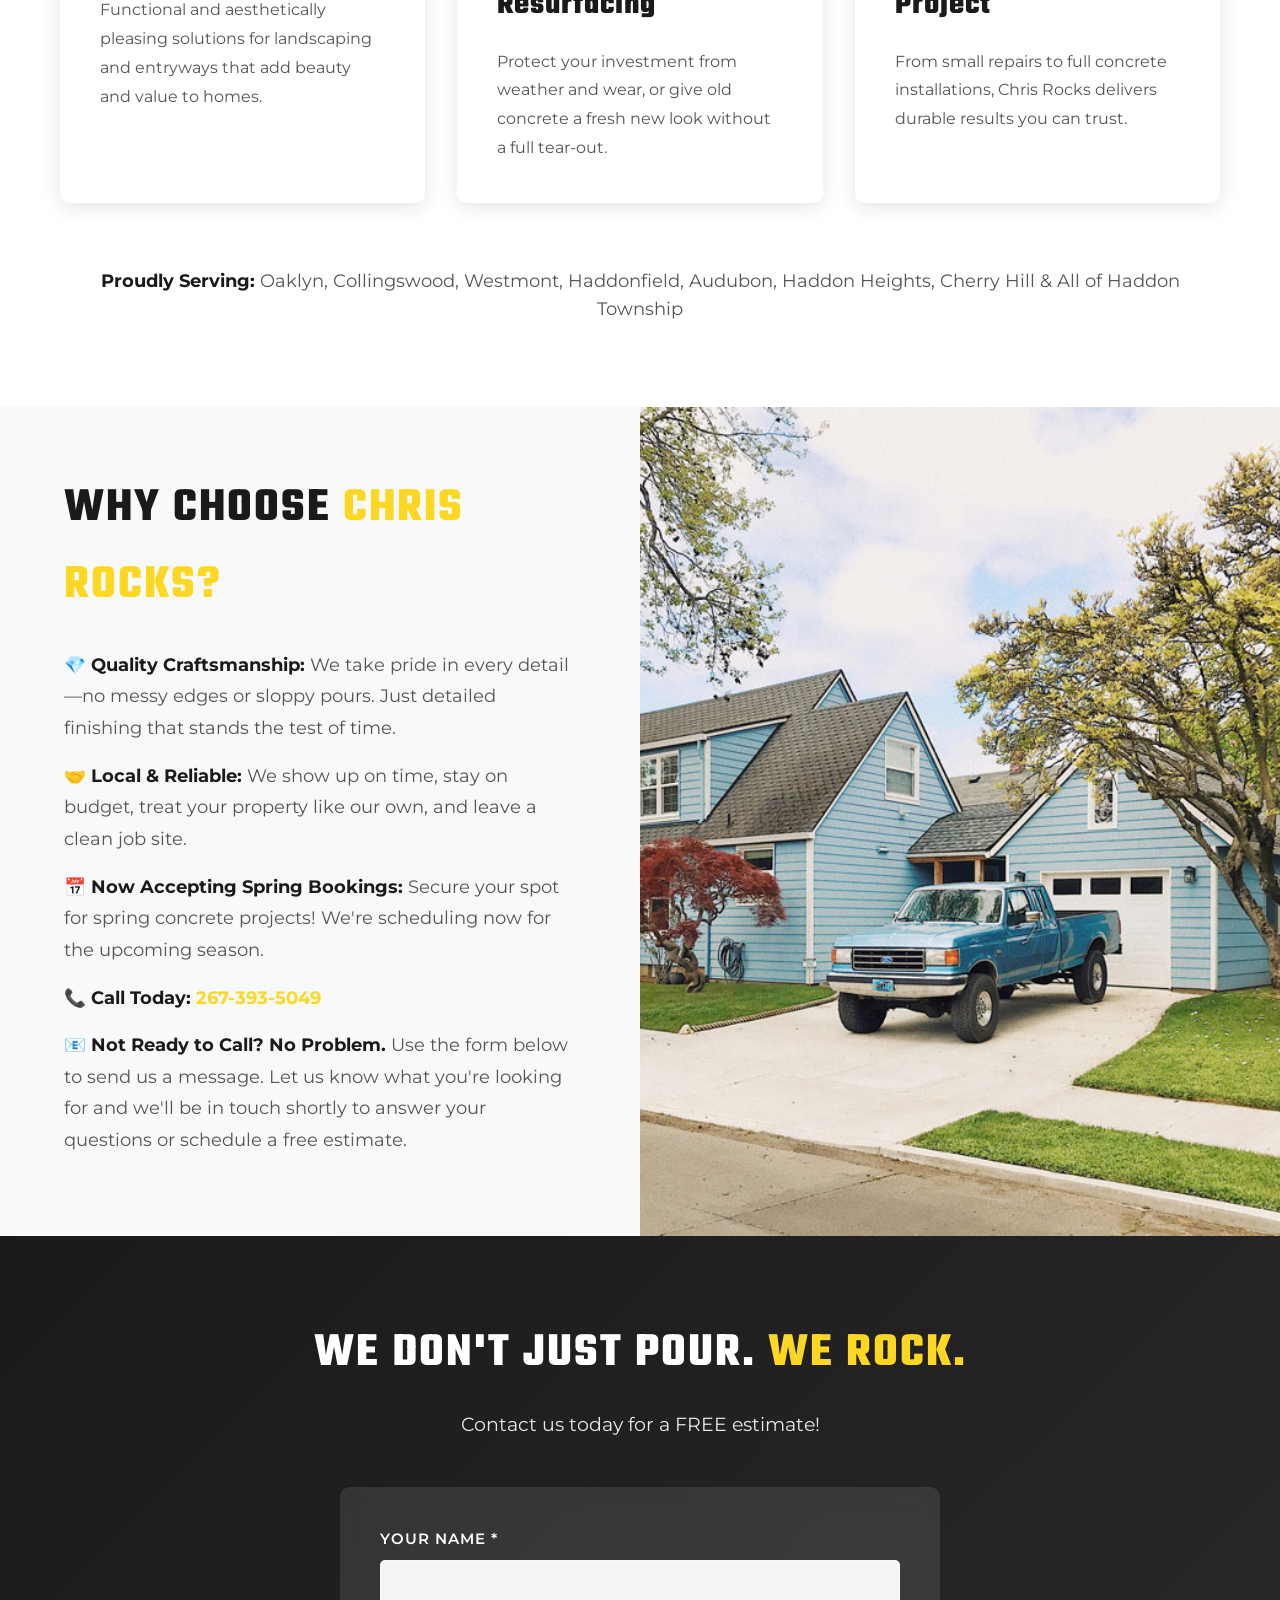
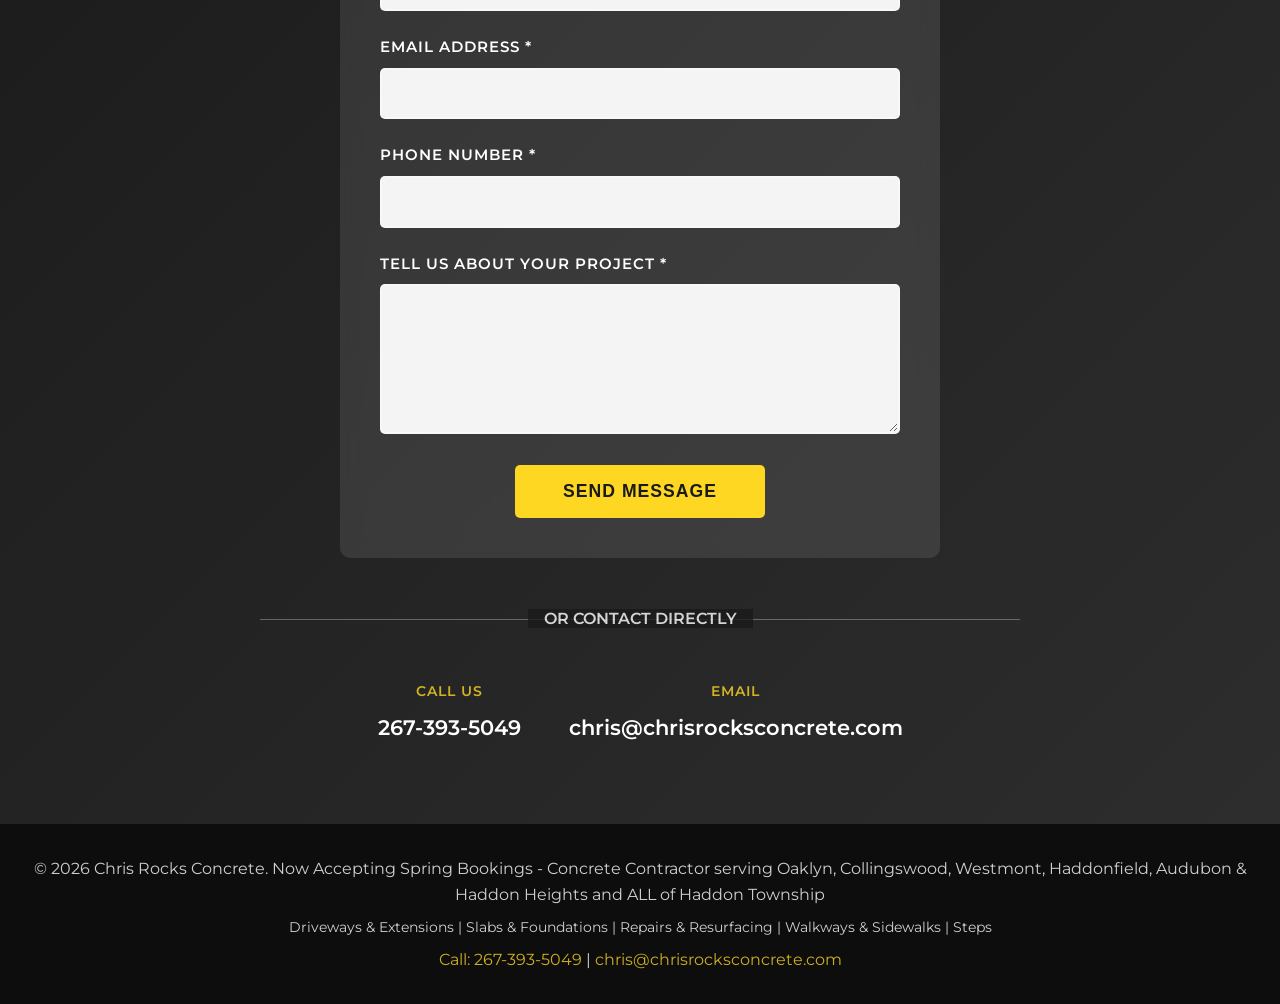
==== commit d98c1c13: "Add files via upload" ====
--- a/index.html
+++ b/index.html
@@ -4,7 +4,134 @@
     <meta charset="UTF-8">
     <meta name="viewport" content="width=device-width, initial-scale=1.0">
     <meta name="description" content="Chris Rocks Concrete - Now Accepting Spring Bookings! Concrete contractor serving Haddon Township, Oaklyn, Collingswood, Westmont, Haddonfield, Audubon, Haddon Heights & Camden County NJ. Expert driveways, patios, pool decks, stamped concrete. Call 267-393-5049 for FREE estimates!">
+    <meta name="keywords" content="concrete contractor Haddon Township NJ, concrete contractor Oaklyn, concrete contractor Collingswood, concrete contractor Westmont, concrete contractor Haddonfield, concrete contractor Audubon, concrete contractor Haddon Heights, concrete driveways Camden County, stamped concrete South Jersey, concrete patios, pool decks NJ, licensed concrete contractor, Chris Rocks Concrete">
+    <meta name="author" content="Chris Rocks Concrete">
+    <meta name="robots" content="index, follow">
+    <meta name="geo.region" content="US-NJ">
+    <meta name="geo.placename" content="Haddon Township">
+    
+    <!-- Open Graph / Facebook -->
+    <meta property="og:type" content="website">
+    <meta property="og:url" content="https://chrisrocksconcrete.com/">
+    <meta property="og:title" content="Chris Rocks Concrete | Spring Bookings - Haddon Township, Oaklyn, Collingswood NJ">
+    <meta property="og:description" content="Professional concrete services in Haddon Township & South Jersey. Now accepting spring bookings! Call 267-393-5049 for FREE estimates!">
+    <meta property="og:image" content="https://chrisrocksconcrete.com/ChrisRocksConcrete.png">
+    
+    <!-- Twitter -->
+    <meta property="twitter:card" content="summary_large_image">
+    <meta property="twitter:url" content="https://chrisrocksconcrete.com/">
+    <meta property="twitter:title" content="Chris Rocks Concrete | Spring Bookings - Haddon Township, Oaklyn, Collingswood NJ">
+    <meta property="twitter:description" content="Professional concrete services in Haddon Township & South Jersey. Now accepting spring bookings! Call 267-393-5049 for FREE estimates!">
+    <meta property="twitter:image" content="https://chrisrocksconcrete.com/ChrisRocksConcrete.png">
+    
+    <!-- Local Business Schema -->
+    <script type="application/ld+json">
+    {
+      "@context": "https://schema.org",
+      "@type": "LocalBusiness",
+      "name": "Chris Rocks Concrete",
+      "image": "https://chrisrocksconcrete.com/ChrisRocksConcrete.png",
+      "description": "Professional concrete contractor serving Haddon Township, Oaklyn, Collingswood, Westmont, Haddonfield, Audubon, Haddon Heights and Camden County NJ. Specializing in driveways, patios, pool decks, stamped concrete, and decorative concrete work.",
+      "address": {
+        "@type": "PostalAddress",
+        "addressLocality": "Haddon Township",
+        "addressRegion": "NJ",
+        "postalCode": "08108",
+        "addressCountry": "US"
+      },
+      "geo": {
+        "@type": "GeoCoordinates",
+        "latitude": 39.9123,
+        "longitude": -75.0635
+      },
+      "url": "https://chrisrocksconcrete.com",
+      "telephone": "+1-267-393-5049",
+      "email": "chris@chrisrocksconcrete.com",
+      "priceRange": "$$",
+      "areaServed": [
+        {
+          "@type": "City",
+          "name": "Haddon Township"
+        },
+        {
+          "@type": "City",
+          "name": "Oaklyn"
+        },
+        {
+          "@type": "City",
+          "name": "Collingswood"
+        },
+        {
+          "@type": "City",
+          "name": "Westmont"
+        },
+        {
+          "@type": "City",
+          "name": "Haddonfield"
+        },
+        {
+          "@type": "City",
+          "name": "Cherry Hill"
+        },
+        {
+          "@type": "City",
+          "name": "Audubon"
+        },
+        {
+          "@type": "City",
+          "name": "Haddon Heights"
+        },
+        {
+          "@type": "City",
+          "name": "Camden County"
+        }
+      ],
+      "openingHours": "Mo-Fr 07:00-18:00, Sa 08:00-16:00",
+      "hasOfferCatalog": {
+        "@type": "OfferCatalog",
+        "name": "Concrete Services",
+        "itemListElement": [
+          {
+            "@type": "Offer",
+            "itemOffered": {
+              "@type": "Service",
+              "name": "Concrete Driveways",
+              "description": "Durable concrete driveways and extensions"
+            }
+          },
+          {
+            "@type": "Offer",
+            "itemOffered": {
+              "@type": "Service",
+              "name": "Stamped Concrete",
+              "description": "Decorative stamped and textured concrete finishes"
+            }
+          },
+          {
+            "@type": "Offer",
+            "itemOffered": {
+              "@type": "Service",
+              "name": "Concrete Patios",
+              "description": "Custom concrete patios and outdoor living spaces"
+            }
+          },
+          {
+            "@type": "Offer",
+            "itemOffered": {
+              "@type": "Service",
+              "name": "Pool Decks",
+              "description": "Non-slip concrete pool decks"
+            }
+          }
+        ]
+      }
+    }
+    </script>
+    
     <title>Chris Rocks Concrete | Now Accepting Spring Bookings - Haddon Township, Oaklyn, Collingswood, Westmont NJ | 267-393-5049</title>
+    <link rel="canonical" href="https://chrisrocksconcrete.com/">
+    <link rel="icon" type="image/png" href="favicon.png">
+    <link rel="apple-touch-icon" href="favicon.png">
     <link rel="preconnect" href="https://fonts.googleapis.com">
     <link rel="preconnect" href="https://fonts.gstatic.com" crossorigin>
     <link href="https://fonts.googleapis.com/css2?family=Teko:wght@400;600;700&family=Montserrat:wght@300;600;800&display=swap" rel="stylesheet">
@@ -40,18 +167,6 @@
             display: flex;
             justify-content: space-between;
             align-items: center;
-            animation: slideDown 0.6s ease-out;
-        }
-
-        @keyframes slideDown {
-            from {
-                transform: translateY(-100%);
-                opacity: 0;
-            }
-            to {
-                transform: translateY(0);
-                opacity: 1;
-            }
         }
 
         .menu-toggle {
@@ -86,33 +201,11 @@
             display: flex;
             align-items: center;
             gap: 1rem;
-            animation: fadeIn 0.8s ease-out 0.3s backwards;
-        }
-
-        @keyframes fadeIn {
-            from {
-                opacity: 0;
-            }
-            to {
-                opacity: 1;
-            }
         }
 
         .logo-img {
             height: 50px;
             width: auto;
-            animation: rotateIn 0.8s ease-out 0.4s backwards;
-        }
-
-        @keyframes rotateIn {
-            from {
-                transform: rotate(-180deg) scale(0);
-                opacity: 0;
-            }
-            to {
-                transform: rotate(0) scale(1);
-                opacity: 1;
-            }
         }
 
         .logo-text {
@@ -144,37 +237,15 @@
             align-items: center;
         }
 
-        .nav-links li {
-            animation: fadeInRight 0.6s ease-out backwards;
-        }
-
-        .nav-links li:nth-child(1) { animation-delay: 0.5s; }
-        .nav-links li:nth-child(2) { animation-delay: 0.6s; }
-        .nav-links li:nth-child(3) { animation-delay: 0.7s; }
-        .nav-links li:nth-child(4) { animation-delay: 0.8s; }
-
-        @keyframes fadeInRight {
-            from {
-                opacity: 0;
-                transform: translateX(20px);
-            }
-            to {
-                opacity: 1;
-                transform: translateX(0);
-            }
-        }
-
         .nav-links a {
             text-decoration: none;
             color: #fff;
             font-weight: 600;
-            transition: color 0.3s, transform 0.3s;
-            display: inline-block;
+            transition: color 0.3s;
         }
 
         .nav-links a:hover {
             color: #fdd722;
-            transform: translateY(-2px);
         }
 
         .phone-nav {
@@ -188,13 +259,12 @@
             color: #1a1a1a !important;
             padding: 0.6rem 1.5rem;
             border-radius: 5px;
-            transition: all 0.3s;
+            transition: background 0.3s, transform 0.2s;
         }
 
         .btn-nav:hover {
             background: #e5c20d;
-            transform: translateY(-2px) scale(1.05);
-            box-shadow: 0 5px 15px rgba(253, 215, 34, 0.4);
+            transform: translateY(-2px);
         }
 
         .hero {
@@ -222,16 +292,6 @@
             background-position: center;
             opacity: 0.2;
             z-index: 0;
-            animation: zoomBackground 20s ease-in-out infinite alternate;
-        }
-
-        @keyframes zoomBackground {
-            0% {
-                transform: scale(1);
-            }
-            100% {
-                transform: scale(1.1);
-            }
         }
 
         .hero-content {
@@ -245,54 +305,17 @@
             width: 100%;
             height: auto;
             margin: 0 auto 2rem;
+            filter: drop-shadow(0 10px 30px rgba(0,0,0,0.5));
             display: block;
-            position: relative;
-            filter: drop-shadow(0 4px 12px rgba(0,0,0,0.3));
-            animation: logoZoom 6s ease-in-out infinite, logoGlow 4s ease-in-out infinite alternate, fadeIn 1.2s ease-out;
-        }
-
-        .hero-logo::before {
-            content: '';
-            position: absolute;
-            top: 0;
-            left: -100%;
-            width: 50%;
-            height: 100%;
-            background: linear-gradient(90deg, 
-                transparent 0%, 
-                rgba(255, 215, 0, 0.3) 50%, 
-                transparent 100%);
-            animation: shine 3s ease-in-out infinite;
-            pointer-events: none;
-        }
-
-        @keyframes shine {
-            0% {
-                left: -100%;
-            }
-            50%, 100% {
-                left: 200%;
-            }
-        }
-
-        @keyframes logoZoom {
+            animation: logoFloat 3s ease-in-out infinite;
+        }
+
+        @keyframes logoFloat {
             0%, 100% {
-                transform: scale(1);
+                transform: translateY(0);
             }
             50% {
-                transform: scale(1.08);
-            }
-        }
-
-        @keyframes logoGlow {
-            0% {
-                filter: drop-shadow(0 4px 12px rgba(0,0,0,0.3))
-                        drop-shadow(0 0 15px rgba(255, 215, 0, 0.4));
-            }
-            100% {
-                filter: drop-shadow(0 4px 12px rgba(0,0,0,0.3))
-                        drop-shadow(0 0 25px rgba(255, 215, 0, 0.6))
-                        drop-shadow(0 0 40px rgba(255, 215, 0, 0.3));
+                transform: translateY(-10px);
             }
         }
 
@@ -304,7 +327,7 @@
             line-height: 1.1;
             letter-spacing: 3px;
             text-transform: uppercase;
-            animation: fadeInUp 1s ease-out 0.4s backwards;
+            animation: fadeInUp 1s ease-out;
         }
 
         @keyframes fadeInUp {
@@ -326,7 +349,7 @@
             font-size: 1.3rem;
             margin-bottom: 2.5rem;
             font-weight: 300;
-            animation: fadeInUp 1.2s ease-out 0.6s backwards;
+            animation: fadeInUp 1.2s ease-out 0.3s backwards;
         }
 
         .hero-phone {
@@ -336,22 +359,12 @@
             margin-bottom: 2rem;
             display: block;
             text-decoration: none;
-            transition: all 0.3s;
-            animation: fadeInUp 1.4s ease-out 0.8s backwards, phonePulse 2s ease-in-out 2s infinite;
-        }
-
-        @keyframes phonePulse {
-            0%, 100% {
-                transform: scale(1);
-            }
-            50% {
-                transform: scale(1.05);
-            }
+            transition: color 0.3s;
+            animation: fadeInUp 1.4s ease-out 0.5s backwards;
         }
 
         .hero-phone:hover {
             color: #fff;
-            transform: scale(1.1);
         }
 
         .cta-group {
@@ -359,7 +372,7 @@
             gap: 1rem;
             justify-content: center;
             flex-wrap: wrap;
-            animation: fadeInUp 1.6s ease-out 1s backwards;
+            animation: fadeInUp 1.6s ease-out 0.7s backwards;
         }
 
         .btn-secondary {
@@ -372,33 +385,12 @@
             font-weight: 600;
             transition: all 0.3s;
             display: inline-block;
-            position: relative;
-            overflow: hidden;
-        }
-
-        .btn-secondary::before {
-            content: '';
-            position: absolute;
-            top: 50%;
-            left: 50%;
-            width: 0;
-            height: 0;
-            background: rgba(255, 255, 255, 0.3);
-            border-radius: 50%;
-            transform: translate(-50%, -50%);
-            transition: width 0.6s, height 0.6s;
-        }
-
-        .btn-secondary:hover::before {
-            width: 300px;
-            height: 300px;
         }
 
         .btn-secondary:hover {
             background: transparent;
             color: #fdd722;
-            transform: translateY(-3px);
-            box-shadow: 0 10px 25px rgba(253, 215, 34, 0.3);
+            transform: translateY(-2px);
         }
 
         .section-pad {
@@ -414,14 +406,6 @@
             color: #1a1a1a;
             letter-spacing: 2px;
             text-transform: uppercase;
-            opacity: 0;
-            transform: translateY(30px);
-            transition: opacity 0.8s, transform 0.8s;
-        }
-
-        .section-title.visible {
-            opacity: 1;
-            transform: translateY(0);
         }
 
         .section-title .accent {
@@ -434,14 +418,6 @@
             margin-bottom: .25rem;
             font-size: 1.1rem;
             color: #555;
-            opacity: 0;
-            transform: translateY(20px);
-            transition: opacity 0.8s, transform 0.8s;
-        }
-
-        .service-areas.visible {
-            opacity: 1;
-            transform: translateY(0);
         }
 
         .service-areas strong {
@@ -460,17 +436,10 @@
             padding: 2.5rem;
             border-radius: 10px;
             box-shadow: 0 5px 20px rgba(0,0,0,0.1);
-            transition: all 0.5s;
+            transition: transform 0.3s, box-shadow 0.3s;
             border-top: 5px solid #fdd722;
             position: relative;
             overflow: hidden;
-            opacity: 0;
-            transform: translateY(50px) scale(0.9);
-        }
-
-        .service-card.visible {
-            opacity: 1;
-            transform: translateY(0) scale(1);
         }
 
         .service-card::before {
@@ -489,8 +458,8 @@
         }
 
         .service-card:hover {
-            transform: translateY(-10px) scale(1.02);
-            box-shadow: 0 15px 40px rgba(253,215,34,0.3);
+            transform: translateY(-10px);
+            box-shadow: 0 10px 30px rgba(253,215,34,0.25);
         }
 
         .service-card h3 {
@@ -500,11 +469,6 @@
             color: #1a1a1a;
             font-weight: 700;
             letter-spacing: 1px;
-            transition: color 0.3s;
-        }
-
-        .service-card:hover h3 {
-            color: #fdd722;
         }
 
         .service-card p {
@@ -524,14 +488,6 @@
             display: flex;
             flex-direction: column;
             justify-content: center;
-            opacity: 0;
-            transform: translateX(-50px);
-            transition: opacity 1s, transform 1s;
-        }
-
-        .work-text.visible {
-            opacity: 1;
-            transform: translateX(0);
         }
 
         .work-text h2 {
@@ -553,21 +509,7 @@
             color: #555;
             line-height: 1.8;
             margin-bottom: 1rem;
-            opacity: 0;
-            transform: translateX(-20px);
-            transition: opacity 0.6s, transform 0.6s;
-        }
-
-        .work-text.visible p {
-            opacity: 1;
-            transform: translateX(0);
-        }
-
-        .work-text.visible p:nth-child(2) { transition-delay: 0.2s; }
-        .work-text.visible p:nth-child(3) { transition-delay: 0.3s; }
-        .work-text.visible p:nth-child(4) { transition-delay: 0.4s; }
-        .work-text.visible p:nth-child(5) { transition-delay: 0.5s; }
-        .work-text.visible p:nth-child(6) { transition-delay: 0.6s; }
+        }
 
         .work-text p strong {
             color: #1a1a1a;
@@ -577,37 +519,26 @@
             color: #fdd722;
             text-decoration: none;
             font-weight: 700;
-            transition: all 0.3s;
-            display: inline-block;
         }
 
         .work-text a:hover {
             text-decoration: underline;
-            transform: scale(1.05);
         }
 
         .work-image {
             position: relative;
             overflow: hidden;
-            opacity: 0;
-            transform: translateX(50px);
-            transition: opacity 1s, transform 1s;
-        }
-
-        .work-image.visible {
-            opacity: 1;
-            transform: translateX(0);
         }
 
         .work-image img {
             width: 100%;
             height: 100%;
             object-fit: cover;
-            transition: transform 0.8s;
+            transition: transform 0.5s;
         }
 
         .work-image:hover img {
-            transform: scale(1.1) rotate(2deg);
+            transform: scale(1.05);
         }
 
         .contact-bg {
@@ -644,14 +575,6 @@
             font-weight: 700;
             letter-spacing: 2px;
             text-transform: uppercase;
-            opacity: 0;
-            transform: scale(0.8);
-            transition: opacity 0.8s, transform 0.8s;
-        }
-
-        .contact-container h2.visible {
-            opacity: 1;
-            transform: scale(1);
         }
 
         .contact-container h2 .accent {
@@ -661,14 +584,7 @@
         .contact-container > p {
             font-size: 1.2rem;
             margin-bottom: 3rem;
-            opacity: 0;
-            transform: translateY(20px);
-            transition: opacity 0.8s 0.2s, transform 0.8s 0.2s;
-        }
-
-        .contact-container > p.visible {
-            opacity: 1;
-            transform: translateY(0);
+            opacity: 0.9;
         }
 
         .contact-form {
@@ -678,14 +594,6 @@
             padding: 2.5rem;
             border-radius: 10px;
             backdrop-filter: blur(10px);
-            opacity: 0;
-            transform: translateY(30px);
-            transition: opacity 1s 0.4s, transform 1s 0.4s;
-        }
-
-        .contact-form.visible {
-            opacity: 1;
-            transform: translateY(0);
         }
 
         .form-group {
@@ -712,15 +620,13 @@
             font-size: 1rem;
             font-family: 'Montserrat', sans-serif;
             background: rgba(255, 255, 255, 0.95);
-            transition: all 0.3s;
+            transition: border-color 0.3s;
         }
 
         .form-group input:focus,
         .form-group textarea:focus {
             outline: none;
             border-color: #fdd722;
-            transform: scale(1.02);
-            box-shadow: 0 5px 20px rgba(253, 215, 34, 0.3);
         }
 
         .form-group textarea {
@@ -740,44 +646,18 @@
             transition: all 0.3s;
             text-transform: uppercase;
             letter-spacing: 1px;
-            position: relative;
-            overflow: hidden;
-        }
-
-        .btn-submit::after {
-            content: '';
-            position: absolute;
-            top: 50%;
-            left: 50%;
-            width: 0;
-            height: 0;
-            background: rgba(255, 255, 255, 0.5);
-            border-radius: 50%;
-            transform: translate(-50%, -50%);
-            transition: width 0.6s, height 0.6s;
-        }
-
-        .btn-submit:hover::after {
-            width: 400px;
-            height: 400px;
         }
 
         .btn-submit:hover {
             background: #e5c20d;
-            transform: translateY(-3px) scale(1.05);
-            box-shadow: 0 8px 25px rgba(253,215,34,0.5);
+            transform: translateY(-2px);
+            box-shadow: 0 5px 20px rgba(253,215,34,0.4);
         }
 
         .contact-divider {
             margin: 3rem 0;
             text-align: center;
             position: relative;
-            opacity: 0;
-            transition: opacity 0.8s 0.6s;
-        }
-
-        .contact-divider.visible {
-            opacity: 1;
         }
 
         .contact-divider::before {
@@ -810,18 +690,7 @@
             display: flex;
             flex-direction: column;
             gap: 0.5rem;
-            opacity: 0;
-            transform: translateY(20px);
-            transition: opacity 0.8s, transform 0.8s;
-        }
-
-        .method.visible {
-            opacity: 1;
-            transform: translateY(0);
-        }
-
-        .method:nth-child(1).visible { transition-delay: 0.8s; }
-        .method:nth-child(2).visible { transition-delay: 1s; }
+        }
 
         .label {
             font-size: 0.9rem;
@@ -837,13 +706,11 @@
             color: white;
             text-decoration: none;
             font-weight: 600;
-            transition: all 0.3s;
-            display: inline-block;
+            transition: color 0.3s;
         }
 
         .link-large:hover {
             color: #fdd722;
-            transform: scale(1.1);
         }
 
         footer {
@@ -851,28 +718,19 @@
             color: white;
             text-align: center;
             padding: 2rem;
-            animation: fadeIn 1s ease-out;
         }
 
         footer p {
             opacity: 0.8;
-            transition: opacity 0.3s;
-        }
-
-        footer p:hover {
-            opacity: 1;
         }
 
         footer a {
             color: #fdd722;
             text-decoration: none;
-            transition: all 0.3s;
-            display: inline-block;
         }
 
         footer a:hover {
             text-decoration: underline;
-            transform: scale(1.05);
         }
 
         @media (max-width: 968px) {
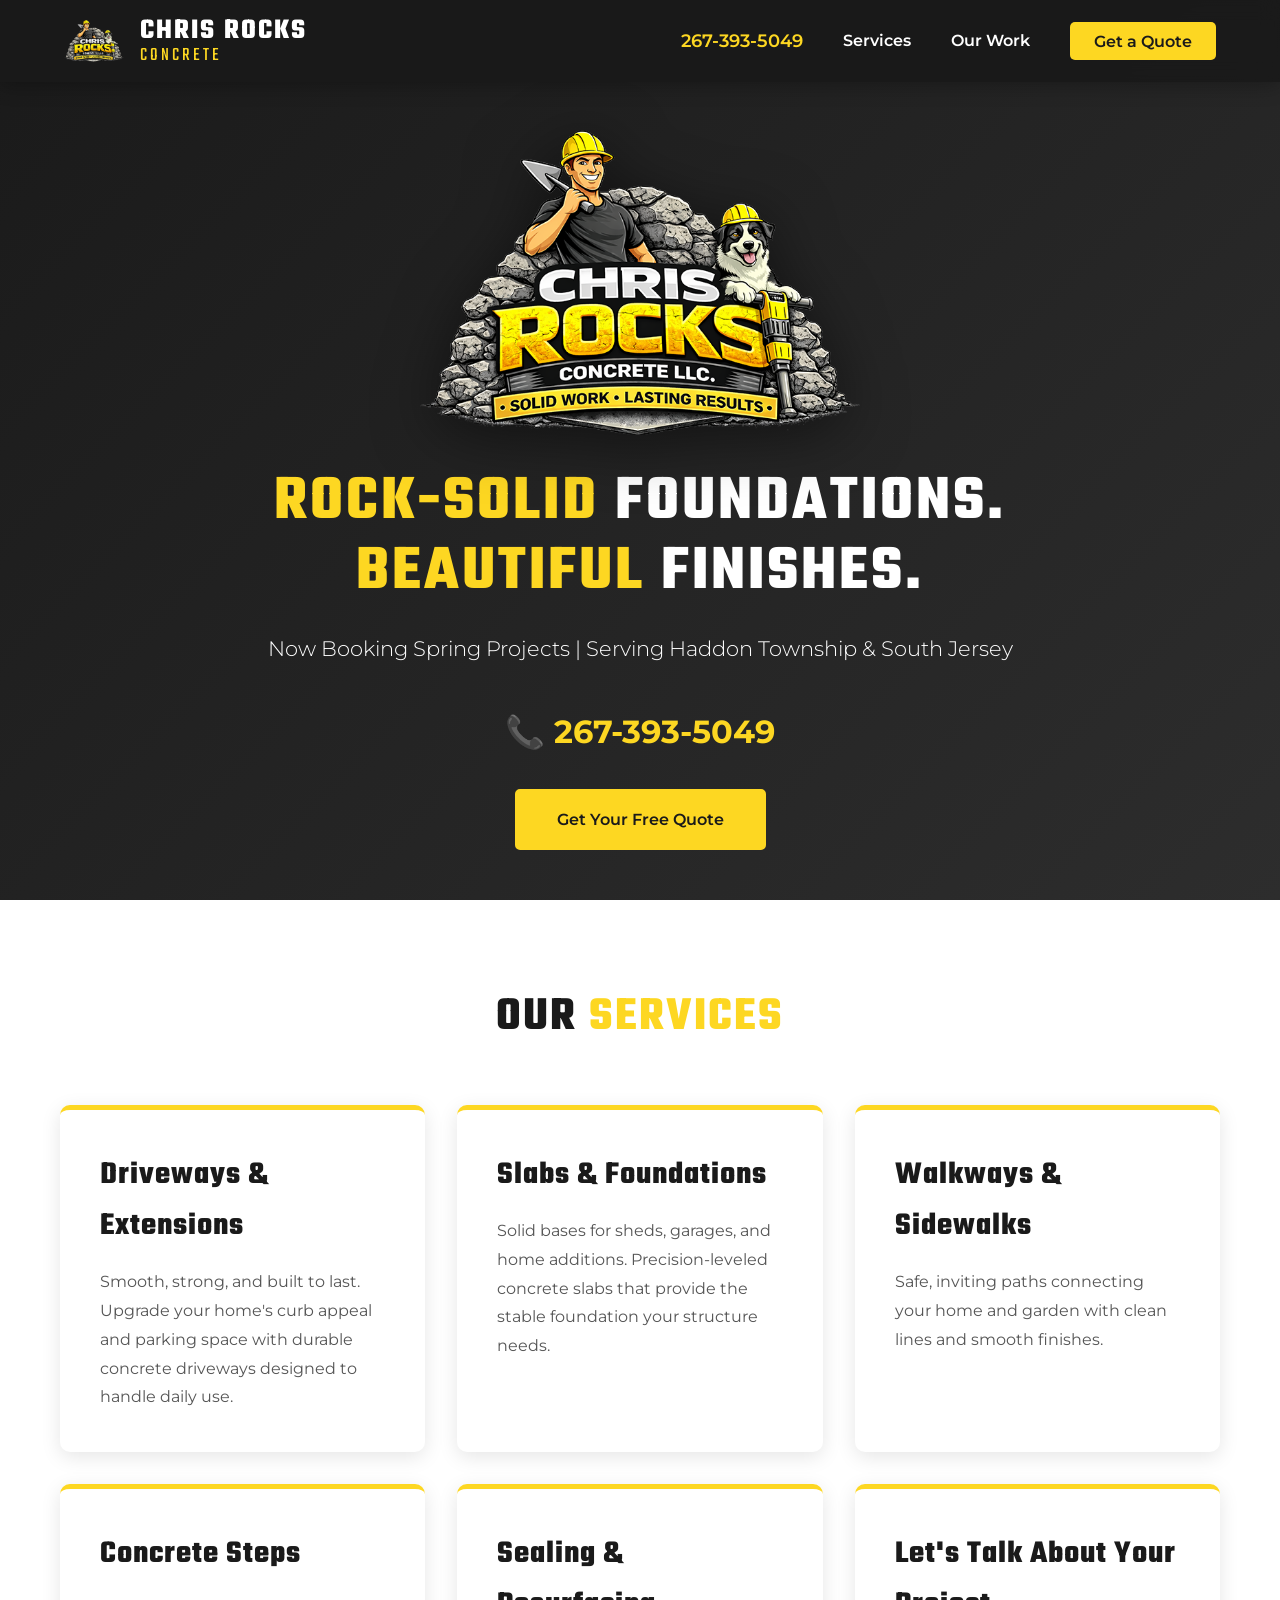
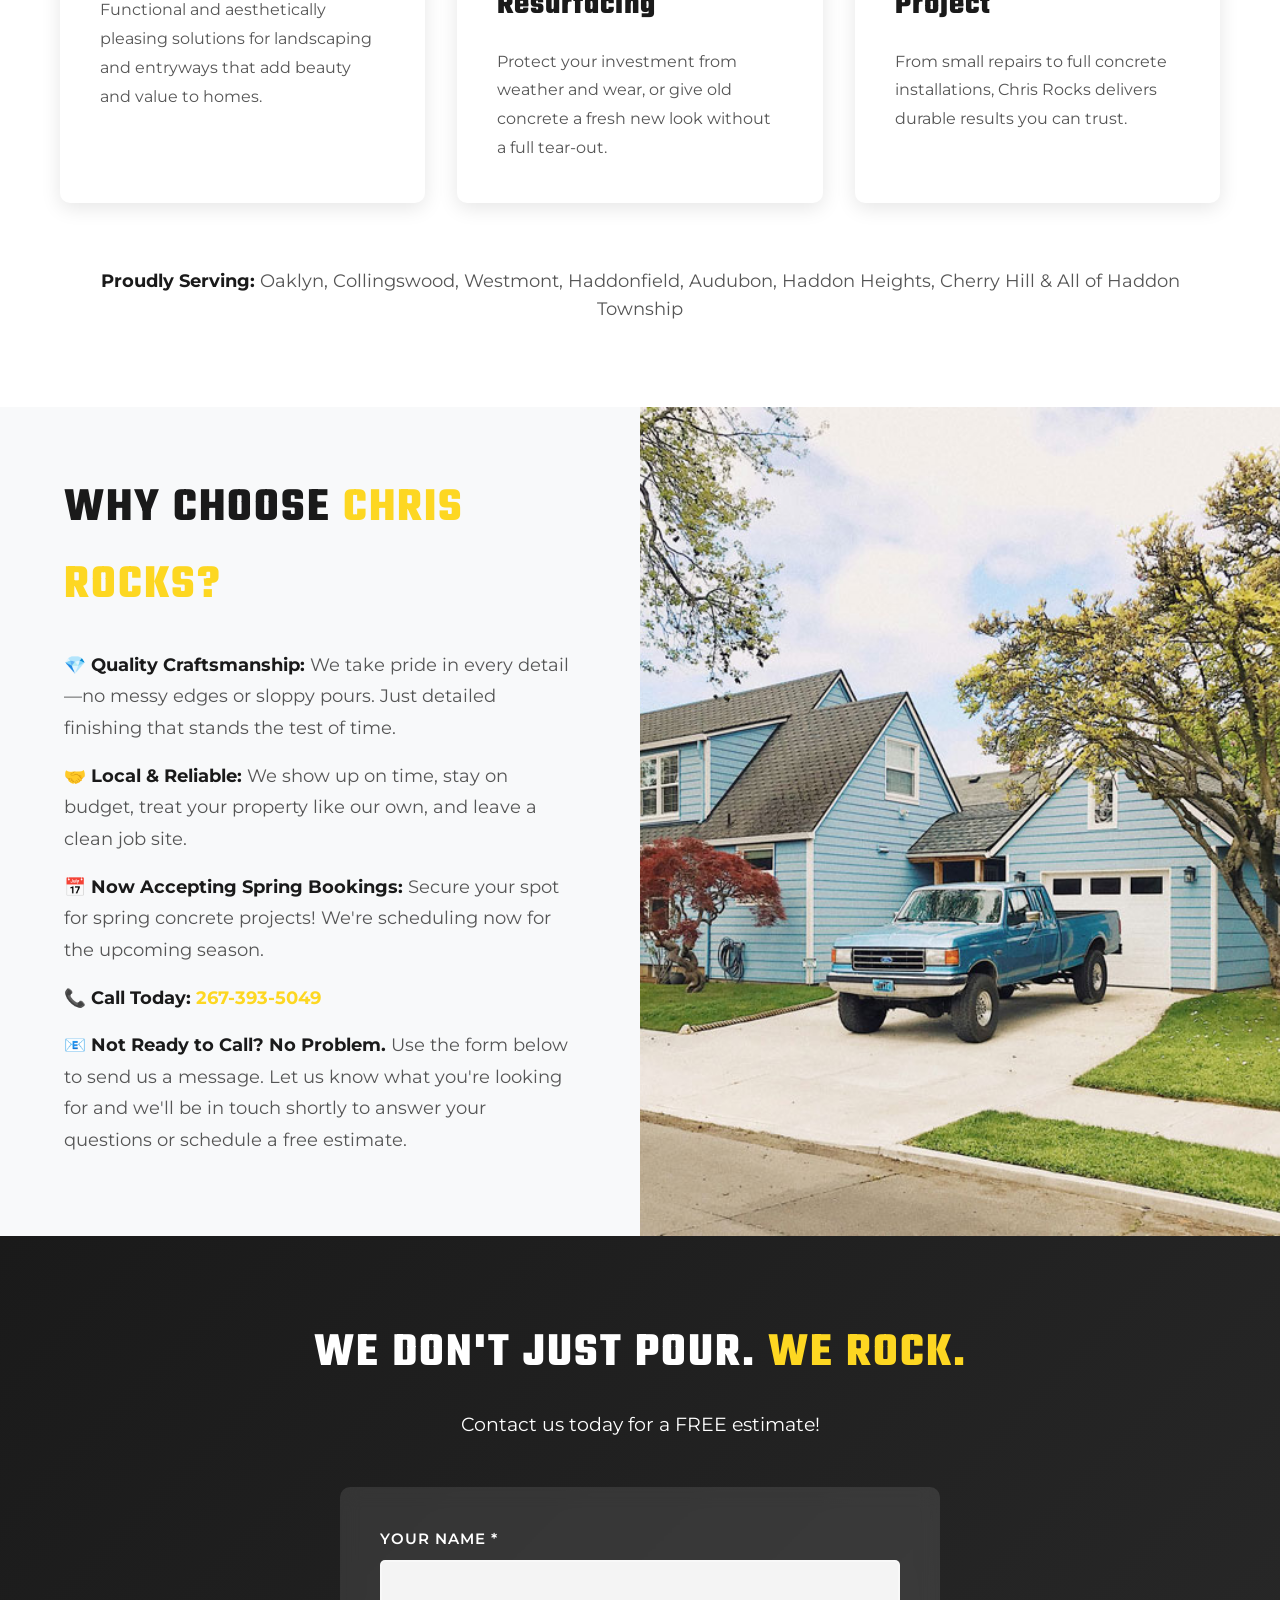
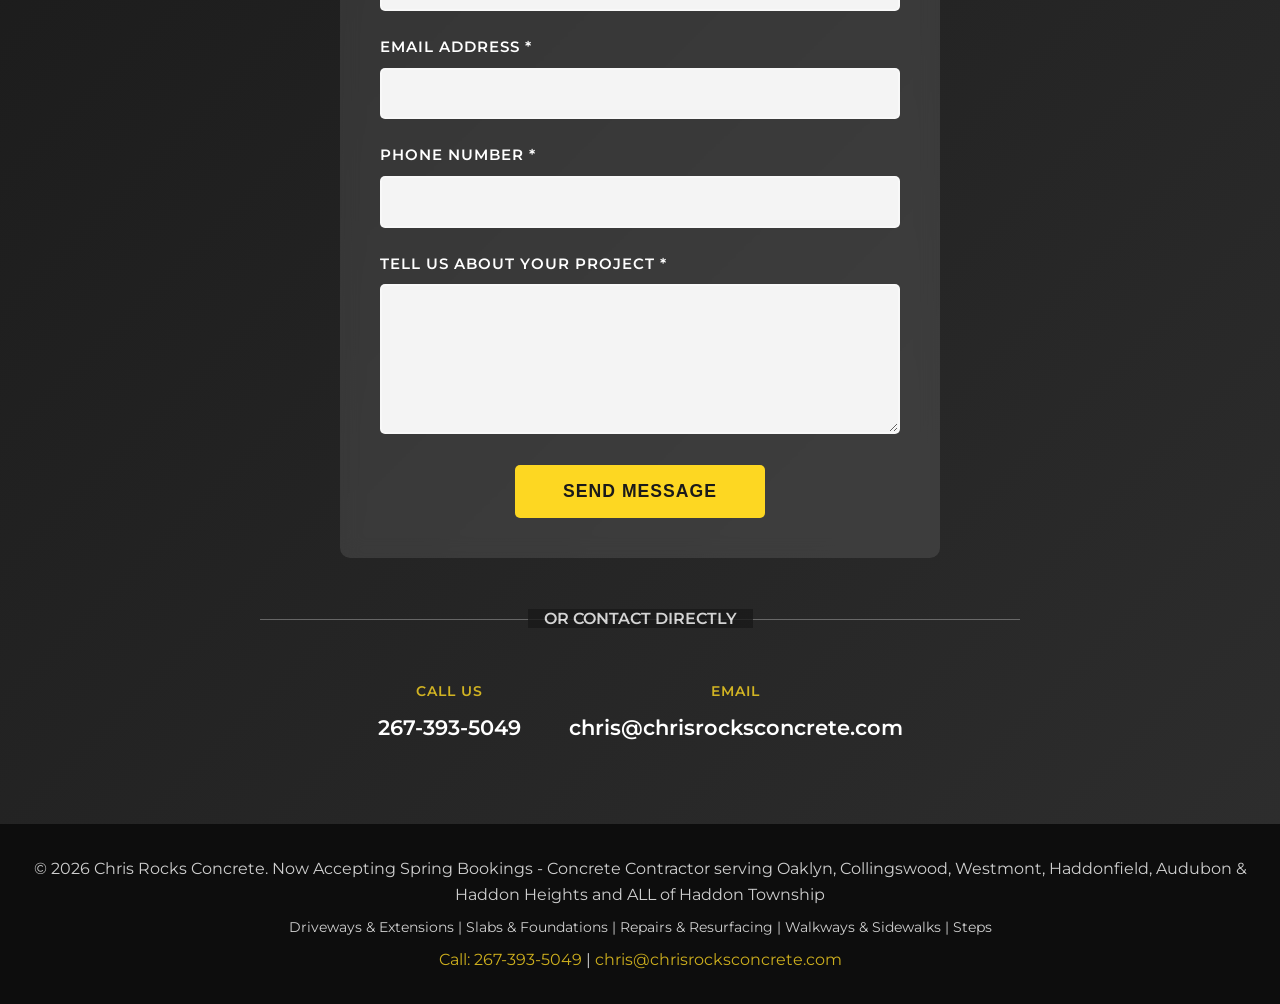
==== commit a97de381: "Add files via upload" ====
--- a/index.html
+++ b/index.html
@@ -307,15 +307,15 @@
             margin: 0 auto 2rem;
             filter: drop-shadow(0 10px 30px rgba(0,0,0,0.5));
             display: block;
-            animation: logoFloat 3s ease-in-out infinite;
-        }
-
-        @keyframes logoFloat {
+            animation: logoBreath 4s ease-in-out infinite;
+        }
+
+        @keyframes logoBreath {
             0%, 100% {
-                transform: translateY(0);
+                transform: scale(1);
             }
             50% {
-                transform: translateY(-10px);
+                transform: scale(1.05);
             }
         }
 
@@ -406,6 +406,12 @@
             color: #1a1a1a;
             letter-spacing: 2px;
             text-transform: uppercase;
+            opacity: 0;
+            transform: translateY(20px);
+        }
+
+        .section-title.animate {
+            animation: fadeInUp 0.8s ease-out forwards;
         }
 
         .section-title .accent {
@@ -418,6 +424,12 @@
             margin-bottom: .25rem;
             font-size: 1.1rem;
             color: #555;
+            opacity: 0;
+            transform: translateY(20px);
+        }
+
+        .service-areas.animate {
+            animation: fadeInUp 0.8s ease-out forwards;
         }
 
         .service-areas strong {
@@ -440,6 +452,22 @@
             border-top: 5px solid #fdd722;
             position: relative;
             overflow: hidden;
+            opacity: 0;
+            transform: translateY(30px);
+        }
+
+        .service-card.animate:nth-child(1) { animation: fadeInUpCard 0.6s ease-out 0.1s forwards; }
+        .service-card.animate:nth-child(2) { animation: fadeInUpCard 0.6s ease-out 0.2s forwards; }
+        .service-card.animate:nth-child(3) { animation: fadeInUpCard 0.6s ease-out 0.3s forwards; }
+        .service-card.animate:nth-child(4) { animation: fadeInUpCard 0.6s ease-out 0.4s forwards; }
+        .service-card.animate:nth-child(5) { animation: fadeInUpCard 0.6s ease-out 0.5s forwards; }
+        .service-card.animate:nth-child(6) { animation: fadeInUpCard 0.6s ease-out 0.6s forwards; }
+
+        @keyframes fadeInUpCard {
+            to {
+                opacity: 1;
+                transform: translateY(0);
+            }
         }
 
         .service-card::before {
@@ -488,6 +516,19 @@
             display: flex;
             flex-direction: column;
             justify-content: center;
+            opacity: 0;
+            transform: translateX(-30px);
+        }
+
+        .work-text.animate {
+            animation: slideInLeft 0.8s ease-out forwards;
+        }
+
+        @keyframes slideInLeft {
+            to {
+                opacity: 1;
+                transform: translateX(0);
+            }
         }
 
         .work-text h2 {
@@ -509,7 +550,15 @@
             color: #555;
             line-height: 1.8;
             margin-bottom: 1rem;
-        }
+            opacity: 0;
+            transform: translateX(-20px);
+        }
+
+        .work-text.animate p:nth-of-type(1) { animation: slideInLeft 0.6s ease-out 0.2s forwards; }
+        .work-text.animate p:nth-of-type(2) { animation: slideInLeft 0.6s ease-out 0.3s forwards; }
+        .work-text.animate p:nth-of-type(3) { animation: slideInLeft 0.6s ease-out 0.4s forwards; }
+        .work-text.animate p:nth-of-type(4) { animation: slideInLeft 0.6s ease-out 0.5s forwards; }
+        .work-text.animate p:nth-of-type(5) { animation: slideInLeft 0.6s ease-out 0.6s forwards; }
 
         .work-text p strong {
             color: #1a1a1a;
@@ -528,6 +577,19 @@
         .work-image {
             position: relative;
             overflow: hidden;
+            opacity: 0;
+            transform: translateX(30px);
+        }
+
+        .work-image.animate {
+            animation: slideInRight 0.8s ease-out forwards;
+        }
+
+        @keyframes slideInRight {
+            to {
+                opacity: 1;
+                transform: translateX(0);
+            }
         }
 
         .work-image img {
@@ -575,6 +637,19 @@
             font-weight: 700;
             letter-spacing: 2px;
             text-transform: uppercase;
+            opacity: 0;
+            transform: scale(0.9);
+        }
+
+        .contact-container h2.animate {
+            animation: zoomIn 0.6s ease-out forwards;
+        }
+
+        @keyframes zoomIn {
+            to {
+                opacity: 1;
+                transform: scale(1);
+            }
         }
 
         .contact-container h2 .accent {
@@ -584,7 +659,11 @@
         .contact-container > p {
             font-size: 1.2rem;
             margin-bottom: 3rem;
-            opacity: 0.9;
+            opacity: 0;
+        }
+
+        .contact-container > p.animate {
+            animation: fadeInUp 0.8s ease-out 0.2s forwards;
         }
 
         .contact-form {
@@ -594,6 +673,12 @@
             padding: 2.5rem;
             border-radius: 10px;
             backdrop-filter: blur(10px);
+            opacity: 0;
+            transform: translateY(30px);
+        }
+
+        .contact-form.animate {
+            animation: fadeInUp 0.8s ease-out 0.4s forwards;
         }
 
         .form-group {
@@ -684,6 +769,11 @@
             gap: 3rem;
             flex-wrap: wrap;
             margin-top: 2rem;
+            opacity: 0;
+        }
+
+        .contact-methods.animate {
+            animation: fadeInUp 0.8s ease-out 0.6s forwards;
         }
 
         .method {
@@ -1027,6 +1117,25 @@
                 });
             });
         });
+
+        // Scroll animations
+        const observerOptions = {
+            threshold: 0.15,
+            rootMargin: '0px 0px -50px 0px'
+        };
+
+        const observer = new IntersectionObserver(function(entries) {
+            entries.forEach(entry => {
+                if (entry.isIntersecting) {
+                    entry.target.classList.add('animate');
+                }
+            });
+        }, observerOptions);
+
+        // Observe all animated elements
+        document.querySelectorAll('.section-title, .service-card, .service-areas, .work-text, .work-image, .contact-container h2, .contact-container > p, .contact-form, .contact-methods').forEach(el => {
+            observer.observe(el);
+        });
     </script>
 </body>
 </html>
